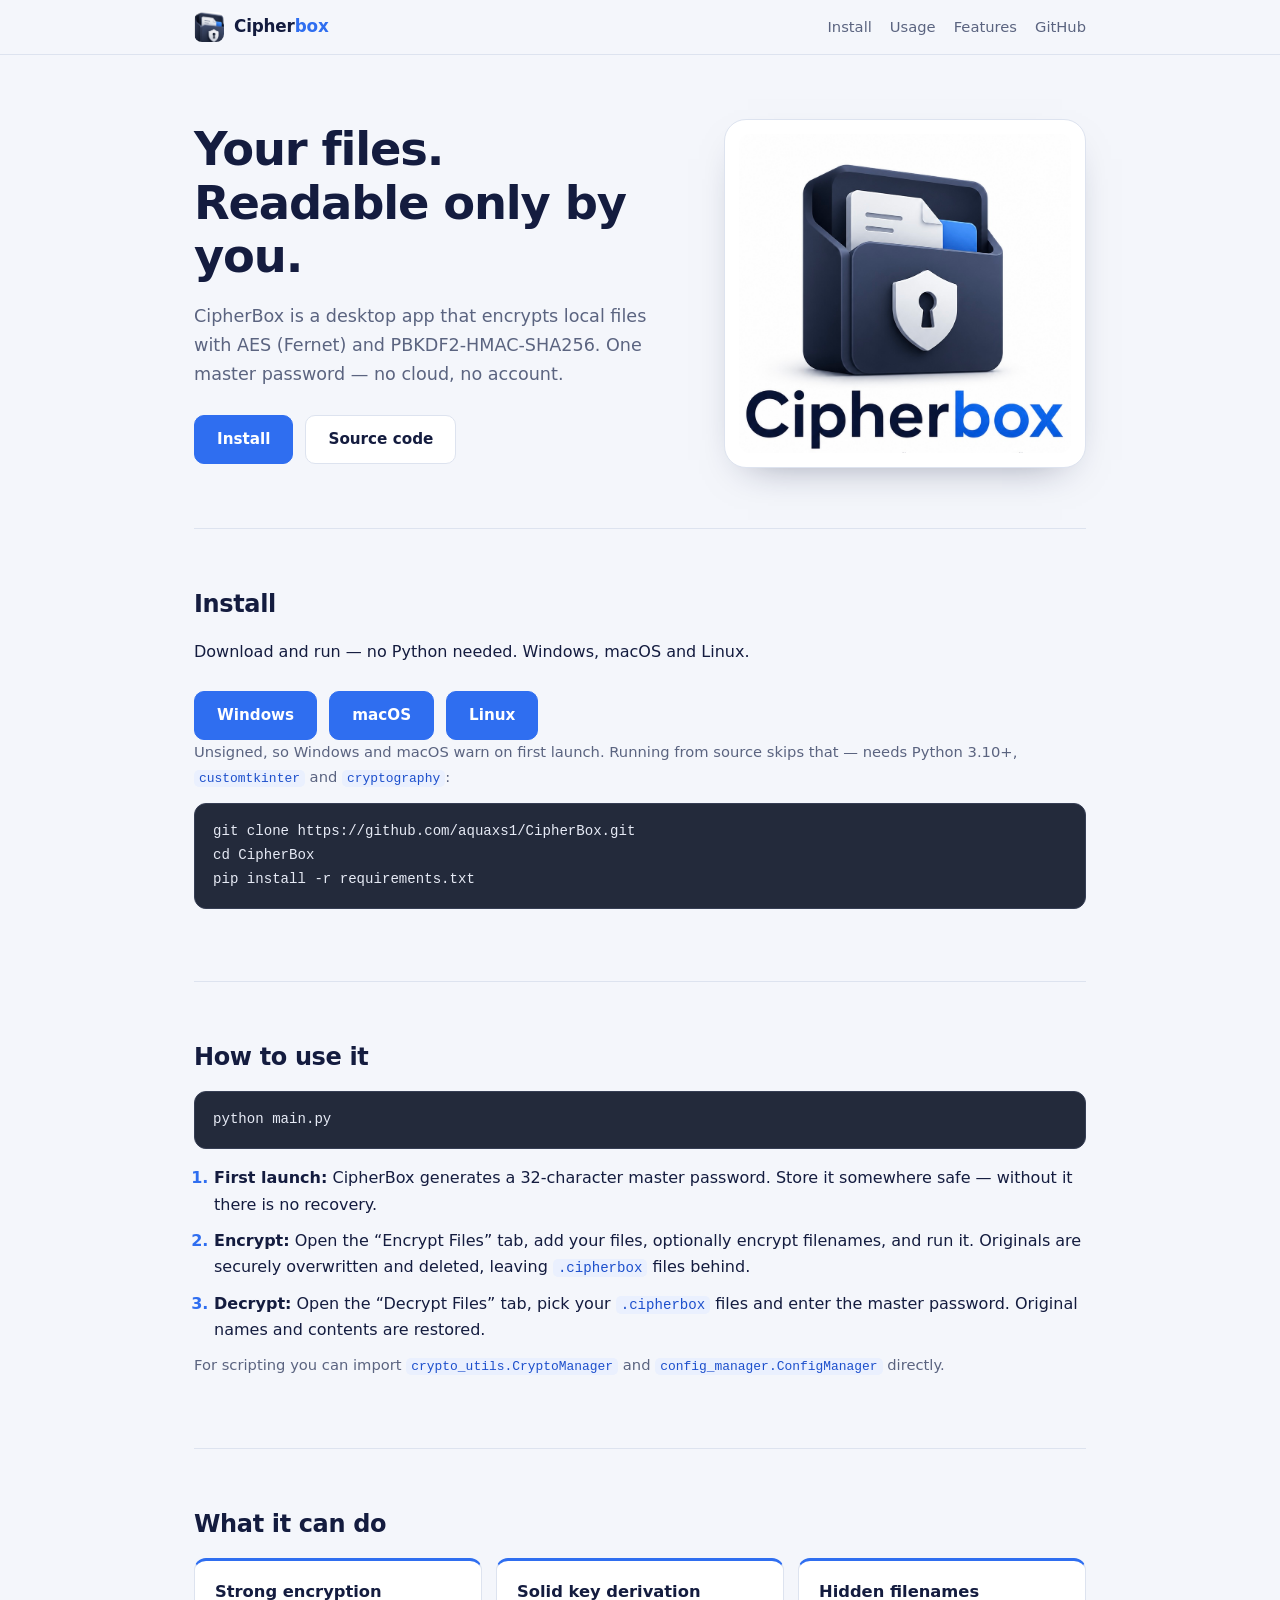
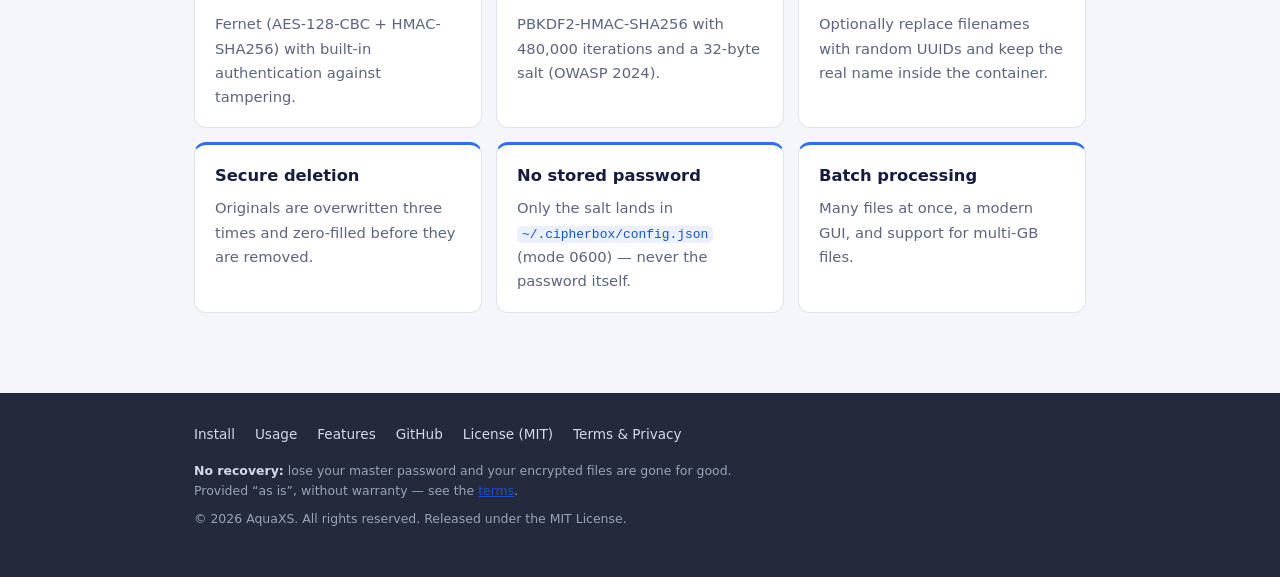
==== site/index.html @ 324963c2 "Point link previews and the sitemap at the real domain Two of the Vercel projects were renamed and t" ====
<!DOCTYPE html>
<html lang="en">
<head>
<meta charset="UTF-8">
<meta name="viewport" content="width=device-width, initial-scale=1">
<meta name="theme-color" content="#f4f6fb">
<title>CipherBox — Secure File Encryption</title>
<meta property="og:type" content="website">
<meta property="og:title" content="CipherBox — Secure File Encryption">
<meta property="og:description" content="CipherBox encrypts your local files with Fernet (AES) and PBKDF2 — one master password, no cloud, no account.">
<meta name="description" content="CipherBox encrypts your local files with Fernet (AES) and PBKDF2 — one master password, no cloud, no account.">
<link rel="icon" href="Cipherbox-logo.jpg">
<link rel="apple-touch-icon" href="Cipherbox-logo.jpg">
<link rel="stylesheet" href="style.css">
<meta property="og:image" content="https://cipher-box-file-encrypter.vercel.app/assets/og-image.png">
<meta property="og:url" content="https://cipher-box-file-encrypter.vercel.app/">
<meta property="og:image:width" content="1200">
<meta property="og:image:height" content="630">
</head>
<body>

<header>
  <nav class="nav">
    <a class="brand" href="#top">
      <span class="brand-mark"><img src="Cipherbox-logo.jpg" alt="CipherBox logo"></span>
      <span>Cipher<span class="brand-accent">box</span></span>
    </a>
    <div class="nav-links">
      <a href="#install">Install</a>
      <a href="#usage">Usage</a>
      <a href="#features">Features</a>
      <a href="https://github.com/aquaxs1/CipherBox">GitHub</a>
    </div>
  </nav>
</header>

<main id="top">

  <section class="hero">
    <div class="hero-copy">
      <h1>Your files.<br>Readable only by you.</h1>
      <p class="lead">CipherBox is a desktop app that encrypts local files with AES (Fernet) and PBKDF2-HMAC-SHA256. One master password — no cloud, no account.</p>
      <div class="hero-actions">
        <a class="btn" href="#install">Install</a>
        <a class="btn btn-ghost" href="https://github.com/aquaxs1/CipherBox">Source code</a>
      </div>
    </div>
    <div class="hero-art">
      <img src="Cipherbox-logo.jpg" alt="CipherBox — a locked box holding documents">
    </div>
  </section>

  <section id="install">
    <h2>Install</h2>
    <p>Download and run — no Python needed. Windows, macOS and Linux.</p>
    <div class="hero-actions">
      <a class="btn" href="https://github.com/aquaxs1/CipherBox/releases/latest/download/cipherbox-windows-x64.zip">Windows</a>
      <a class="btn" href="https://github.com/aquaxs1/CipherBox/releases/latest/download/cipherbox-macos-arm64.zip">macOS</a>
      <a class="btn" href="https://github.com/aquaxs1/CipherBox/releases/latest/download/cipherbox-linux-x64.tar.gz">Linux</a>
    </div>
    <p class="muted">Unsigned, so Windows and macOS warn on first launch. Running from
      source skips that — needs Python 3.10+, <code>customtkinter</code> and <code>cryptography</code>:</p>
<pre><code>git clone https://github.com/aquaxs1/CipherBox.git
cd CipherBox
pip install -r requirements.txt</code></pre>
  </section>

  <section id="usage">
    <h2>How to use it</h2>
<pre><code>python main.py</code></pre>
    <ol class="steps">
      <li><strong>First launch:</strong> CipherBox generates a 32-character master password. Store it somewhere safe — without it there is no recovery.</li>
      <li><strong>Encrypt:</strong> Open the “Encrypt Files” tab, add your files, optionally encrypt filenames, and run it. Originals are securely overwritten and deleted, leaving <code>.cipherbox</code> files behind.</li>
      <li><strong>Decrypt:</strong> Open the “Decrypt Files” tab, pick your <code>.cipherbox</code> files and enter the master password. Original names and contents are restored.</li>
    </ol>
    <p class="muted">For scripting you can import <code>crypto_utils.CryptoManager</code> and <code>config_manager.ConfigManager</code> directly.</p>
  </section>

  <section id="features">
    <h2>What it can do</h2>
    <div class="cards">
      <div class="card">
        <h3>Strong encryption</h3>
        <p>Fernet (AES-128-CBC + HMAC-SHA256) with built-in authentication against tampering.</p>
      </div>
      <div class="card">
        <h3>Solid key derivation</h3>
        <p>PBKDF2-HMAC-SHA256 with 480,000 iterations and a 32-byte salt (OWASP 2024).</p>
      </div>
      <div class="card">
        <h3>Hidden filenames</h3>
        <p>Optionally replace filenames with random UUIDs and keep the real name inside the container.</p>
      </div>
      <div class="card">
        <h3>Secure deletion</h3>
        <p>Originals are overwritten three times and zero-filled before they are removed.</p>
      </div>
      <div class="card">
        <h3>No stored password</h3>
        <p>Only the salt lands in <code>~/.cipherbox/config.json</code> (mode 0600) — never the password itself.</p>
      </div>
      <div class="card">
        <h3>Batch processing</h3>
        <p>Many files at once, a modern GUI, and support for multi-GB files.</p>
      </div>
    </div>
  </section>

</main>

<footer>
  <div class="footer-inner">
    <div class="footer-links">
      <a href="#install">Install</a>
      <a href="#usage">Usage</a>
      <a href="#features">Features</a>
      <a href="https://github.com/aquaxs1/CipherBox">GitHub</a>
      <a href="https://github.com/aquaxs1/CipherBox/blob/main/LISENCE">License (MIT)</a>
      <a href="terms.html">Terms &amp; Privacy</a>
    </div>
    <p class="fineprint">
      <strong>No recovery:</strong> lose your master password and your encrypted files
      are gone for good. Provided “as is”, without warranty — see the
      <a href="terms.html">terms</a>.
    </p>
    <p class="fineprint">© 2026 AquaXS. All rights reserved. Released under the MIT License.</p>
  </div>
</footer>

</body>
</html>
---- site/style.css ----
:root {
  --bg: #f4f6fb;
  --surface: #ffffff;
  --slate: #363e54;        /* the box in the logo */
  --slate-deep: #232a3b;
  --ink: #141c3f;          /* "Cipher" navy */
  --ink-soft: #5b6480;
  --line: #dde3ef;
  --accent: #2f6ef0;       /* "box" blue */
  --accent-dark: #1c4fcc;
  --accent-soft: #eaf0fe;
}

* { box-sizing: border-box; }

body {
  margin: 0;
  background: var(--bg);
  color: var(--ink);
  font-family: ui-sans-serif, system-ui, -apple-system, "Segoe UI", Helvetica, Arial, sans-serif;
  line-height: 1.65;
  -webkit-font-smoothing: antialiased;
}

a { color: var(--accent-dark); }

code, pre {
  font-family: ui-monospace, SFMono-Regular, "SF Mono", Menlo, Consolas, monospace;
}

/* Header */
header {
  border-bottom: 1px solid var(--line);
  background: rgba(244, 246, 251, .88);
  backdrop-filter: blur(8px);
  position: sticky;
  top: 0;
  z-index: 10;
}

.nav {
  max-width: 940px;
  margin: 0 auto;
  padding: 12px 24px;
  display: flex;
  align-items: center;
  justify-content: space-between;
  gap: 16px;
  flex-wrap: wrap;
}

.brand {
  display: flex;
  align-items: center;
  gap: 10px;
  font-weight: 700;
  font-size: 1.05rem;
  letter-spacing: -.01em;
  text-decoration: none;
  color: var(--ink);
}

/* crops the logo down to just the box, dropping the wordmark */
.brand-mark {
  position: relative;
  flex: none;
  width: 30px;
  height: 30px;
  border-radius: 8px;
  overflow: hidden;
  background: #fff;
}

.brand-mark img {
  position: absolute;
  width: 172%;
  left: -31%;
  top: -13%;
}

.brand-accent { color: var(--accent); }

.nav-links {
  display: flex;
  gap: 18px;
  font-size: .92rem;
}

.nav-links a {
  text-decoration: none;
  color: var(--ink-soft);
}

.nav-links a:hover { color: var(--accent); }

/* Layout */
main {
  max-width: 940px;
  margin: 0 auto;
  padding: 0 24px;
}

section { padding: 56px 0; }
section + section { border-top: 1px solid var(--line); }

h1 {
  font-size: clamp(2rem, 5vw, 2.9rem);
  line-height: 1.15;
  letter-spacing: -.025em;
  margin: 0 0 18px;
}

h2 {
  font-size: 1.5rem;
  letter-spacing: -.015em;
  margin: 0 0 14px;
}

h3 {
  font-size: 1.02rem;
  margin: 0 0 6px;
}

p { margin: 0 0 14px; }

.lead {
  font-size: 1.1rem;
  color: var(--ink-soft);
  max-width: 46ch;
}

.muted {
  color: var(--ink-soft);
  font-size: .92rem;
}

/* Hero */
.hero {
  padding: 64px 0 60px;
  display: grid;
  grid-template-columns: 1.15fr .85fr;
  gap: 40px;
  align-items: center;
}

.hero-art {
  background: #fff;
  border: 1px solid var(--line);
  border-radius: 22px;
  padding: 14px;
  box-shadow: 0 16px 40px -24px rgba(20, 28, 63, .5);
}

.hero-art img {
  display: block;
  width: 100%;
  height: auto;
  border-radius: 12px;
}

.hero-actions {
  display: flex;
  gap: 12px;
  flex-wrap: wrap;
  margin-top: 26px;
}

.btn {
  display: inline-block;
  padding: 11px 22px;
  border-radius: 10px;
  background: var(--accent);
  color: #fff;
  text-decoration: none;
  font-size: .95rem;
  font-weight: 600;
  border: 1px solid var(--accent);
  transition: background .15s ease, border-color .15s ease;
}

.btn:hover {
  background: var(--accent-dark);
  border-color: var(--accent-dark);
}

.btn-ghost {
  background: var(--surface);
  color: var(--ink);
  border-color: var(--line);
}

.btn-ghost:hover {
  background: var(--accent-soft);
  border-color: var(--accent-soft);
  color: var(--accent-dark);
}

/* Code */
pre {
  background: var(--slate-deep);
  border: 1px solid var(--slate);
  border-radius: 12px;
  padding: 16px 18px;
  overflow-x: auto;
  font-size: .88rem;
  line-height: 1.7;
  margin: 0 0 16px;
}

pre code { color: #e6eaf5; }

:not(pre) > code {
  background: var(--accent-soft);
  color: var(--accent-dark);
  border-radius: 5px;
  padding: 1px 5px;
  font-size: .88em;
}

/* Steps */
.steps {
  margin: 0;
  padding-left: 20px;
}

.steps li { margin-bottom: 10px; }
.steps li::marker { color: var(--accent); font-weight: 700; }

/* Cards */
.cards {
  display: grid;
  grid-template-columns: repeat(auto-fit, minmax(240px, 1fr));
  gap: 14px;
}

.card {
  background: var(--surface);
  border: 1px solid var(--line);
  border-top: 3px solid var(--accent);
  border-radius: 12px;
  padding: 18px 20px;
}

.card p {
  margin: 0;
  color: var(--ink-soft);
  font-size: .92rem;
}

/* Footer */
footer {
  background: var(--slate-deep);
  color: #b9c1d6;
  margin-top: 24px;
}

.footer-inner {
  max-width: 940px;
  margin: 0 auto;
  padding: 30px 24px 40px;
}

.footer-links {
  display: flex;
  flex-wrap: wrap;
  gap: 6px 20px;
  margin-bottom: 16px;
  font-size: .85rem;
}

.footer-links a {
  color: #d3d9e8;
  text-decoration: none;
}

.footer-links a:hover { color: #7aa4ff; }

.fineprint {
  font-size: .78rem;
  color: #9aa3bb;
  max-width: 70ch;
  line-height: 1.6;
  margin: 0 0 8px;
}

.fineprint strong { color: #d3d9e8; }

@media (max-width: 720px) {
  .hero {
    grid-template-columns: 1fr;
    padding-top: 44px;
  }
  .hero-art { order: -1; max-width: 320px; }
}

/* ------------------------------------------------------------- Legal page */
.legal { max-width: 68ch; }
.legal .crumb { font-size: 0.9rem; color: var(--ink-soft); margin: 0 0 18px; }
.legal h2 {
  font-size: 1.15rem;
  margin: 34px 0 10px;
  scroll-margin-top: 24px;
}
.legal h2:first-of-type { margin-top: 26px; }
.legal p { margin: 0 0 14px; }


/* ----------------------------------------------------------------- 404 page */
.nf-wrap {
  min-height: 100vh;
  display: grid;
  place-items: center;
  text-align: center;
  padding: 3rem 1.5rem;
  position: relative;
  z-index: 1;
}
.nf-inner { max-width: 46ch; }
.nf-inner img { width: 76px; height: auto; margin: 0 auto 26px; }
.nf-code {
  font-size: clamp(4.5rem, 17vw, 8.5rem);
  font-weight: 800;
  line-height: 1;
  letter-spacing: -0.04em;
  margin: 0;
  opacity: 0.13;
}
.nf-inner h1 { font-size: clamp(1.5rem, 4.5vw, 2.1rem); margin: -0.3em 0 0.6rem; }
.nf-inner p { margin: 0 0 1.9rem; opacity: 0.75; }
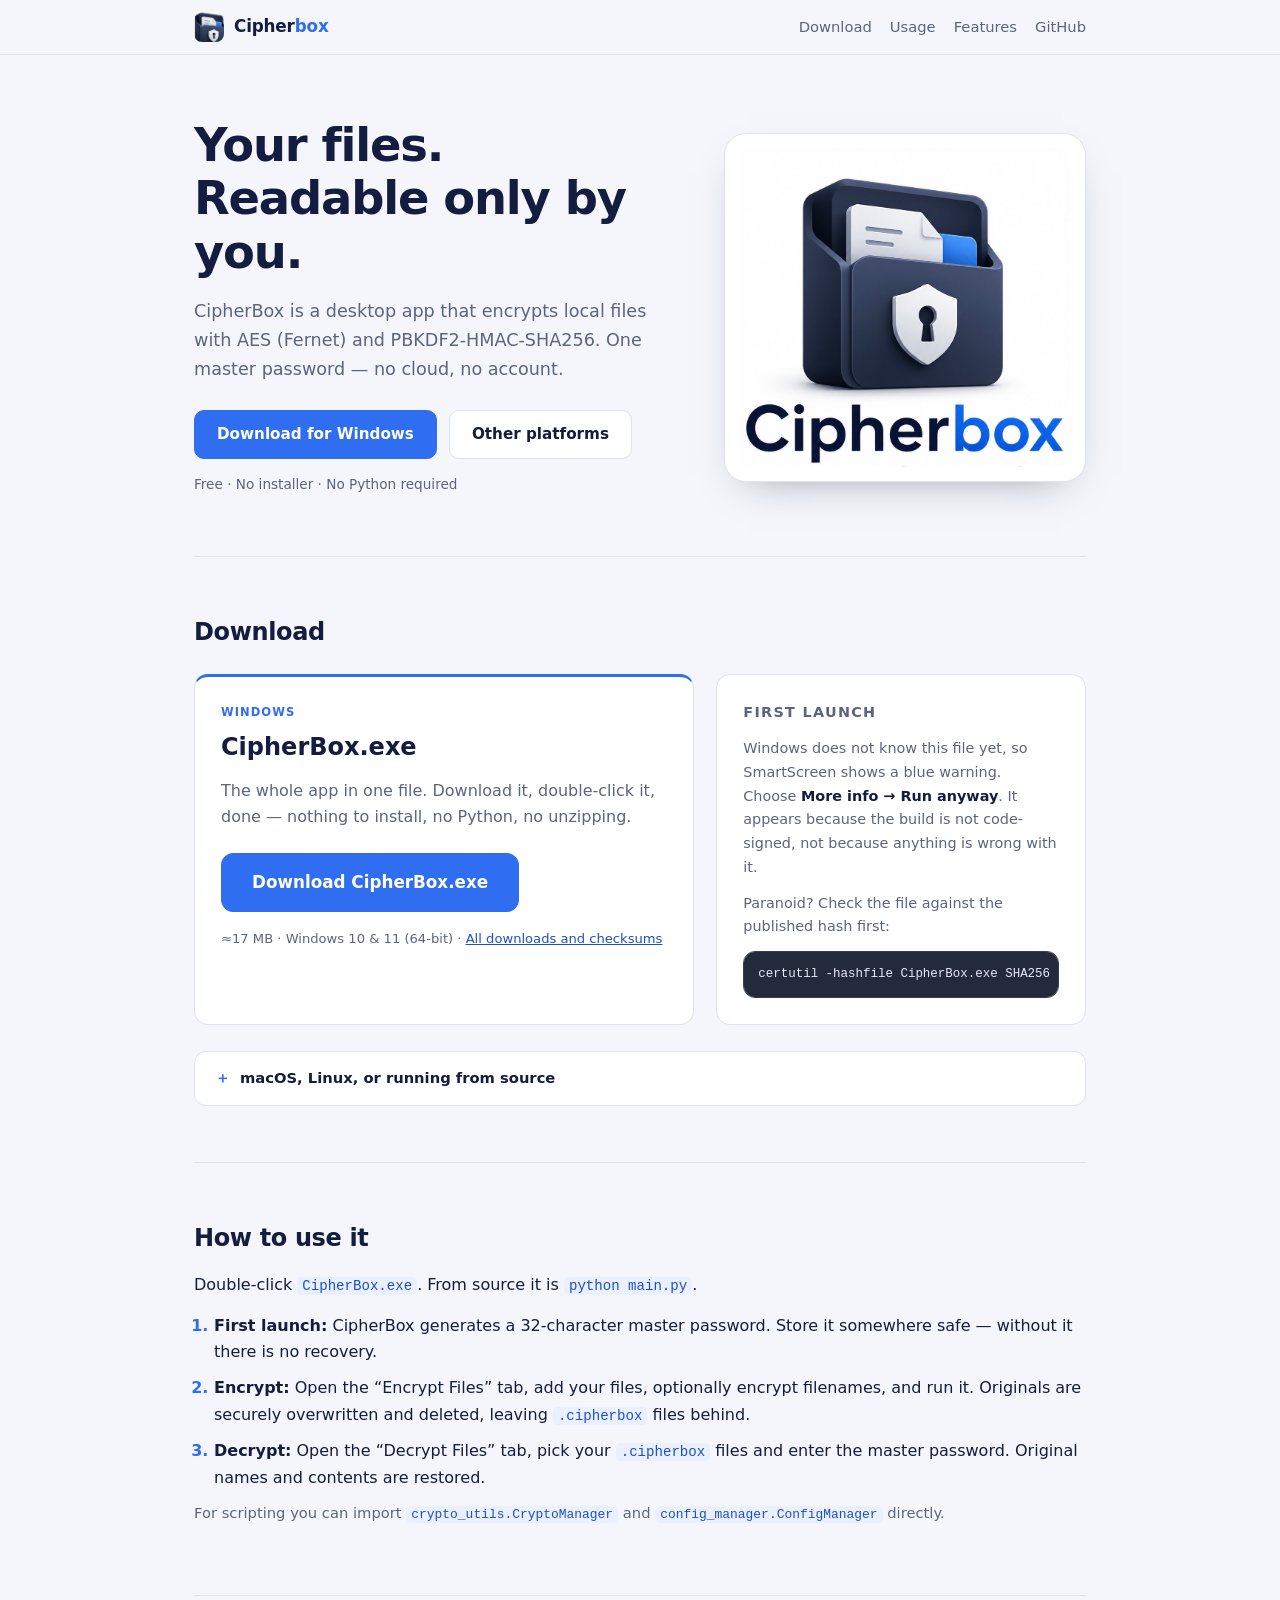
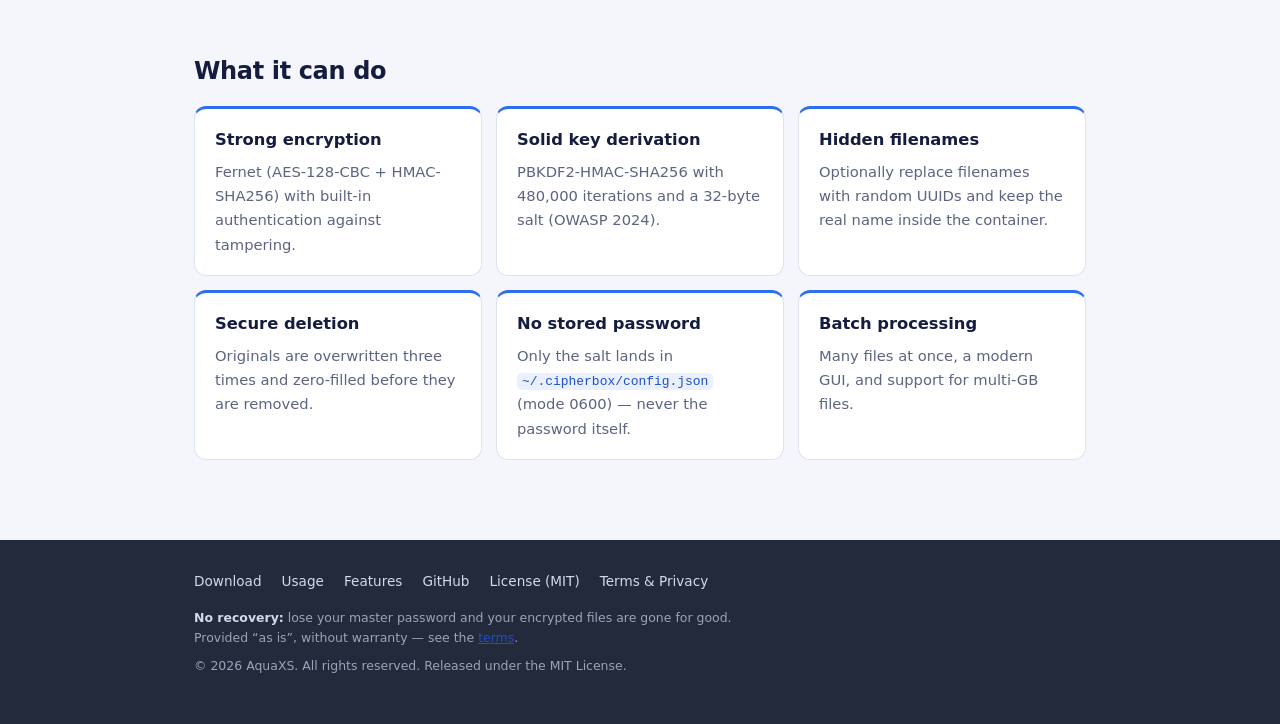
==== commit 91b3e7eb: "Lead with the ready-made .exe and clear stale install residue The website's three download buttons p" ====
--- a/site/index.html
+++ b/site/index.html
@@ -26,7 +26,7 @@
       <span>Cipher<span class="brand-accent">box</span></span>
     </a>
     <div class="nav-links">
-      <a href="#install">Install</a>
+      <a href="#install">Download</a>
       <a href="#usage">Usage</a>
       <a href="#features">Features</a>
       <a href="https://github.com/aquaxs1/CipherBox">GitHub</a>
@@ -41,9 +41,10 @@
       <h1>Your files.<br>Readable only by you.</h1>
       <p class="lead">CipherBox is a desktop app that encrypts local files with AES (Fernet) and PBKDF2-HMAC-SHA256. One master password — no cloud, no account.</p>
       <div class="hero-actions">
-        <a class="btn" href="#install">Install</a>
-        <a class="btn btn-ghost" href="https://github.com/aquaxs1/CipherBox">Source code</a>
+        <a class="btn" href="https://github.com/aquaxs1/CipherBox/releases/latest/download/CipherBox.exe">Download for Windows</a>
+        <a class="btn btn-ghost" href="#install">Other platforms</a>
       </div>
+      <p class="hero-note">Free · No installer · No Python required</p>
     </div>
     <div class="hero-art">
       <img src="Cipherbox-logo.jpg" alt="CipherBox — a locked box holding documents">
@@ -51,23 +52,48 @@
   </section>
 
   <section id="install">
-    <h2>Install</h2>
-    <p>Download and run — no Python needed. Windows, macOS and Linux.</p>
-    <div class="hero-actions">
-      <a class="btn" href="https://github.com/aquaxs1/CipherBox/releases/latest/download/cipherbox-windows-x64.zip">Windows</a>
-      <a class="btn" href="https://github.com/aquaxs1/CipherBox/releases/latest/download/cipherbox-macos-arm64.zip">macOS</a>
-      <a class="btn" href="https://github.com/aquaxs1/CipherBox/releases/latest/download/cipherbox-linux-x64.tar.gz">Linux</a>
+    <h2>Download</h2>
+
+    <div class="download">
+      <div class="download-main">
+        <p class="download-kicker">Windows</p>
+        <h3>CipherBox.exe</h3>
+        <p class="download-sub">The whole app in one file. Download it, double-click it, done —
+          nothing to install, no Python, no unzipping.</p>
+        <a class="btn btn-lg" href="https://github.com/aquaxs1/CipherBox/releases/latest/download/CipherBox.exe">Download CipherBox.exe</a>
+        <p class="download-meta">≈17&nbsp;MB · Windows 10 &amp; 11 (64-bit) ·
+          <a href="https://github.com/aquaxs1/CipherBox/releases/latest">All downloads and checksums</a></p>
+      </div>
+      <div class="download-side">
+        <p class="download-kicker">First launch</p>
+        <p>Windows does not know this file yet, so SmartScreen shows a blue
+          warning. Choose <strong>More info → Run anyway</strong>. It appears because
+          the build is not code-signed, not because anything is wrong with it.</p>
+        <p class="download-verify">Paranoid? Check the file against the published hash first:</p>
+<pre><code>certutil -hashfile CipherBox.exe SHA256</code></pre>
+      </div>
     </div>
-    <p class="muted">Unsigned, so Windows and macOS warn on first launch. Running from
-      source skips that — needs Python 3.10+, <code>customtkinter</code> and <code>cryptography</code>:</p>
+
+    <details class="alt-install">
+      <summary>macOS, Linux, or running from source</summary>
+      <div class="alt-install-body">
+        <p>Prebuilt macOS and Linux binaries ship with tagged releases when they are
+          available — check the
+          <a href="https://github.com/aquaxs1/CipherBox/releases/latest">latest release</a>.
+          Otherwise run it from source on any platform. Needs Python 3.10+:</p>
 <pre><code>git clone https://github.com/aquaxs1/CipherBox.git
 cd CipherBox
-pip install -r requirements.txt</code></pre>
+pip install -r requirements.txt
+python main.py</code></pre>
+        <p class="muted">This pulls in <code>customtkinter</code> and <code>cryptography</code>,
+          and skips the unsigned-binary warning entirely.</p>
+      </div>
+    </details>
   </section>
 
   <section id="usage">
     <h2>How to use it</h2>
-<pre><code>python main.py</code></pre>
+    <p>Double-click <code>CipherBox.exe</code>. From source it is <code>python main.py</code>.</p>
     <ol class="steps">
       <li><strong>First launch:</strong> CipherBox generates a 32-character master password. Store it somewhere safe — without it there is no recovery.</li>
       <li><strong>Encrypt:</strong> Open the “Encrypt Files” tab, add your files, optionally encrypt filenames, and run it. Originals are securely overwritten and deleted, leaving <code>.cipherbox</code> files behind.</li>
@@ -111,7 +137,7 @@
 <footer>
   <div class="footer-inner">
     <div class="footer-links">
-      <a href="#install">Install</a>
+      <a href="#install">Download</a>
       <a href="#usage">Usage</a>
       <a href="#features">Features</a>
       <a href="https://github.com/aquaxs1/CipherBox">GitHub</a>
--- a/site/style.css
+++ b/site/style.css
@@ -285,12 +285,134 @@
 
 .fineprint strong { color: #d3d9e8; }
 
+/* ------------------------------------------------------------- Download */
+.hero-note {
+  margin: 14px 0 0;
+  font-size: .85rem;
+  color: var(--ink-soft);
+}
+
+.btn-lg {
+  padding: 15px 30px;
+  font-size: 1.05rem;
+  border-radius: 12px;
+}
+
+.download {
+  display: grid;
+  grid-template-columns: 1.15fr .85fr;
+  gap: 22px;
+  align-items: stretch;
+  margin-top: 22px;
+}
+
+.download-main,
+.download-side {
+  background: var(--surface);
+  border: 1px solid var(--line);
+  border-radius: 14px;
+  padding: 26px;
+  /* Grid items default to min-width:auto, which lets the code block inside
+     push the whole page wider than the viewport on narrow screens. */
+  min-width: 0;
+}
+
+.download-main {
+  border-top: 3px solid var(--accent);
+}
+
+.download-kicker {
+  margin: 0 0 6px;
+  font-size: .72rem;
+  font-weight: 700;
+  letter-spacing: .09em;
+  text-transform: uppercase;
+  color: var(--accent);
+}
+
+.download-main h3 {
+  margin: 0 0 10px;
+  font-size: 1.5rem;
+  color: var(--ink);
+}
+
+.download-sub {
+  margin: 0 0 22px;
+  color: var(--ink-soft);
+  max-width: 44ch;
+}
+
+.download-meta {
+  margin: 16px 0 0;
+  font-size: .82rem;
+  color: var(--ink-soft);
+}
+
+.download-side p {
+  margin: 0 0 12px;
+  font-size: .9rem;
+  color: var(--ink-soft);
+}
+
+.download-side strong { color: var(--ink); }
+
+.download-verify { margin-top: 18px; }
+
+.download-side pre {
+  margin: 0;
+  font-size: .78rem;
+  padding: 12px 14px;
+}
+
+.alt-install {
+  margin-top: 26px;
+  border: 1px solid var(--line);
+  border-radius: 12px;
+  background: var(--surface);
+}
+
+.alt-install summary {
+  cursor: pointer;
+  padding: 14px 20px;
+  font-size: .92rem;
+  font-weight: 600;
+  color: var(--ink);
+  list-style: none;
+}
+
+.alt-install summary::-webkit-details-marker { display: none; }
+
+.alt-install summary::before {
+  content: "＋";
+  margin-right: 10px;
+  color: var(--accent);
+  font-weight: 700;
+}
+
+.alt-install[open] summary::before { content: "－"; }
+
+.alt-install summary:hover { color: var(--accent-dark); }
+
+.alt-install-body {
+  padding: 0 20px 18px;
+  border-top: 1px solid var(--line);
+  font-size: .92rem;
+}
+
+.alt-install-body p:first-child { margin-top: 16px; }
+
 @media (max-width: 720px) {
   .hero {
     grid-template-columns: 1fr;
     padding-top: 44px;
   }
   .hero-art { order: -1; max-width: 320px; }
+  .download { grid-template-columns: 1fr; }
+  .btn-lg {
+    display: block;
+    text-align: center;
+    padding: 15px 20px;
+  }
 }
 
 /* ------------------------------------------------------------- Legal page */
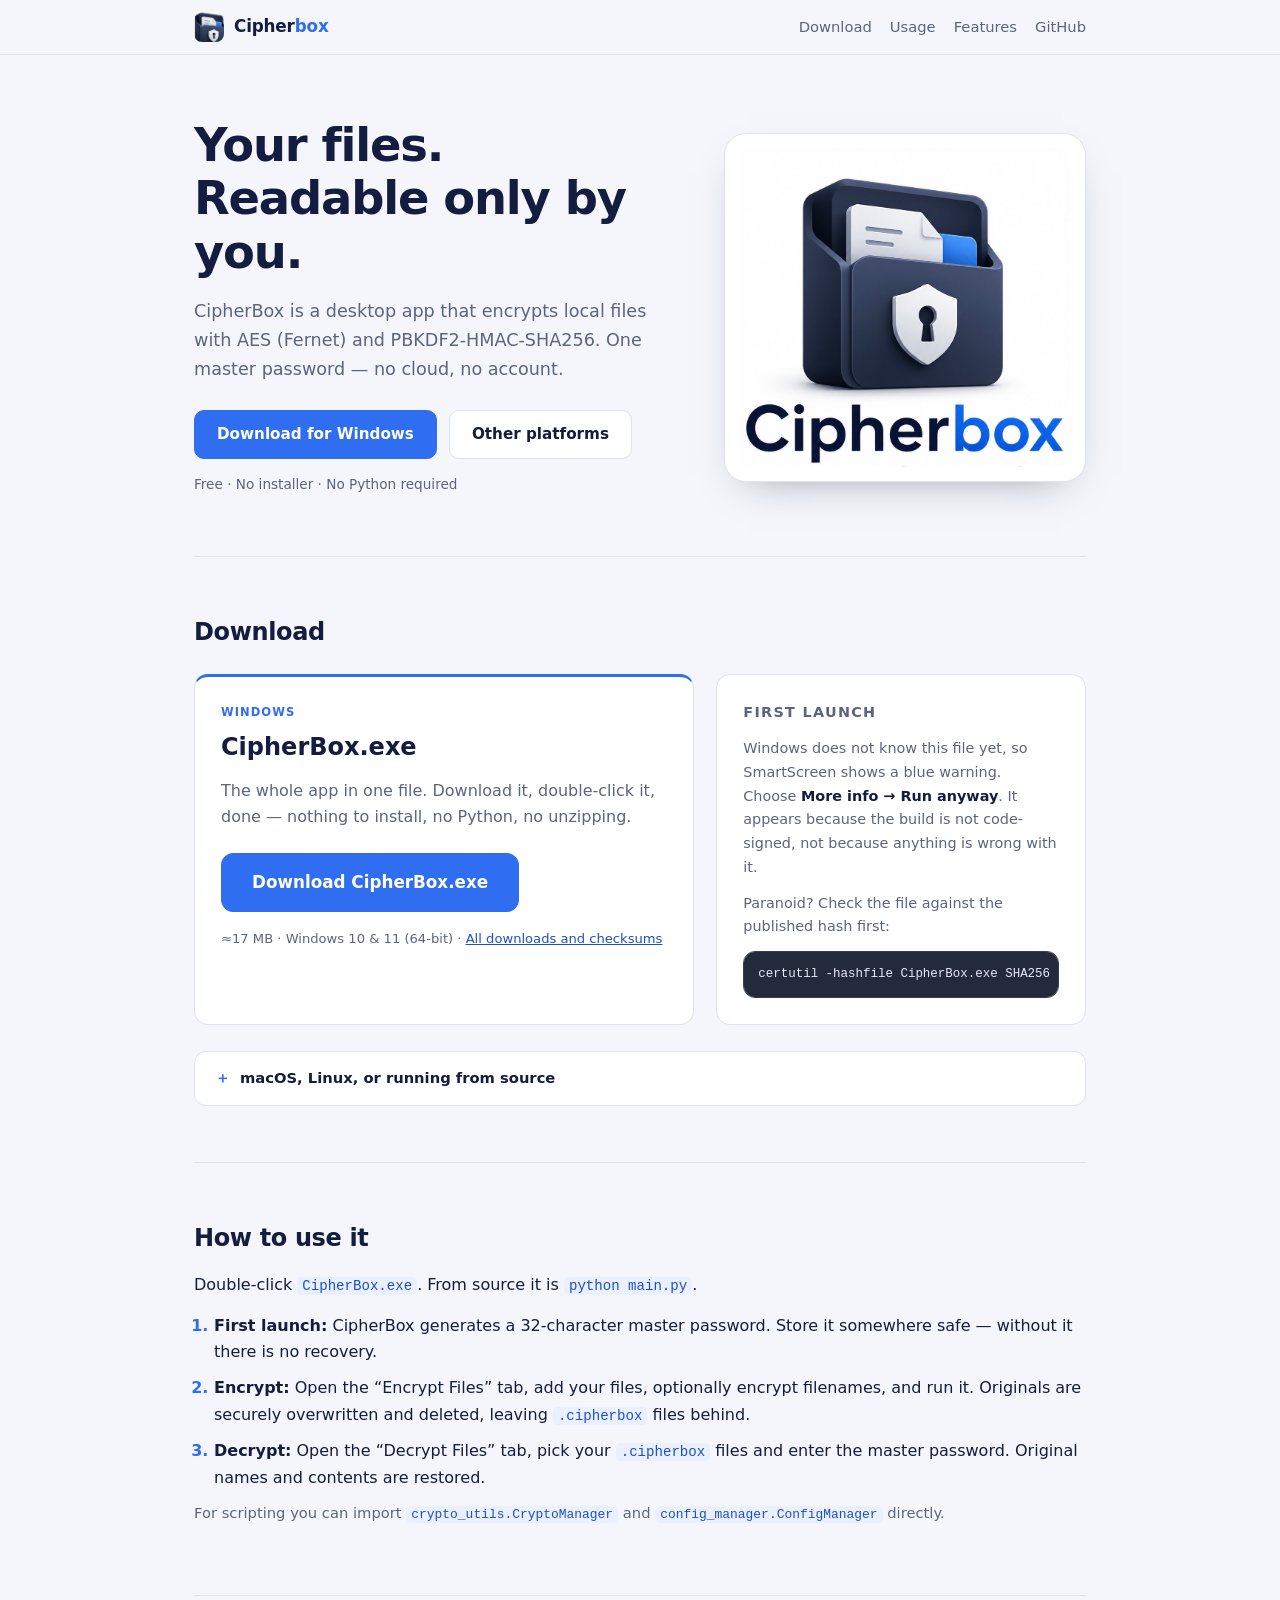
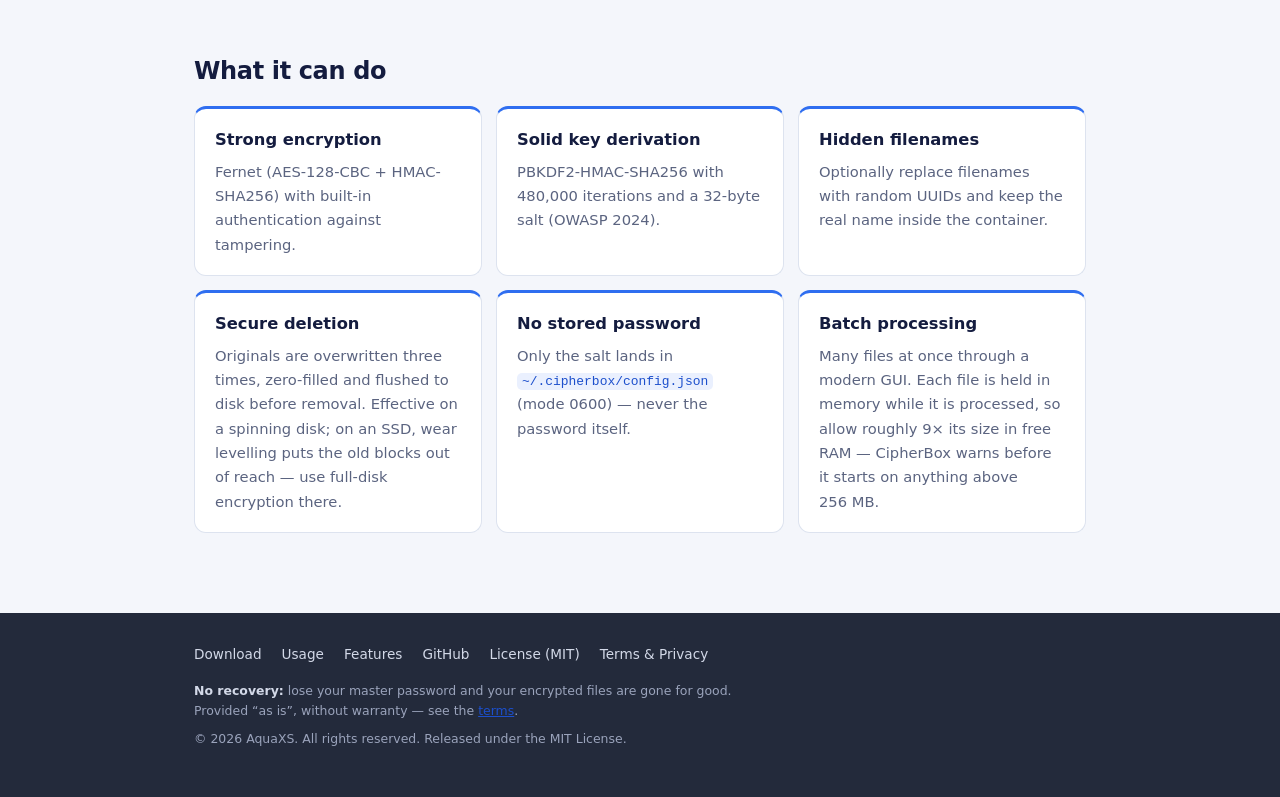
==== commit f226aaa8: "Verify the master password, bound the file size, and fix stale docs Five follow-ups from reviewing t" ====
--- a/site/index.html
+++ b/site/index.html
@@ -119,7 +119,9 @@
       </div>
       <div class="card">
         <h3>Secure deletion</h3>
-        <p>Originals are overwritten three times and zero-filled before they are removed.</p>
+        <p>Originals are overwritten three times, zero-filled and flushed to disk before removal.
+          Effective on a spinning disk; on an SSD, wear levelling puts the old blocks out of reach —
+          use full-disk encryption there.</p>
       </div>
       <div class="card">
         <h3>No stored password</h3>
@@ -127,7 +129,9 @@
       </div>
       <div class="card">
         <h3>Batch processing</h3>
-        <p>Many files at once, a modern GUI, and support for multi-GB files.</p>
+        <p>Many files at once through a modern GUI. Each file is held in memory
+          while it is processed, so allow roughly 9× its size in free RAM —
+          CipherBox warns before it starts on anything above 256&nbsp;MB.</p>
       </div>
     </div>
   </section>
@@ -141,7 +145,7 @@
       <a href="#usage">Usage</a>
       <a href="#features">Features</a>
       <a href="https://github.com/aquaxs1/CipherBox">GitHub</a>
-      <a href="https://github.com/aquaxs1/CipherBox/blob/main/LISENCE">License (MIT)</a>
+      <a href="https://github.com/aquaxs1/CipherBox/blob/main/LICENSE">License (MIT)</a>
       <a href="terms.html">Terms &amp; Privacy</a>
     </div>
     <p class="fineprint">
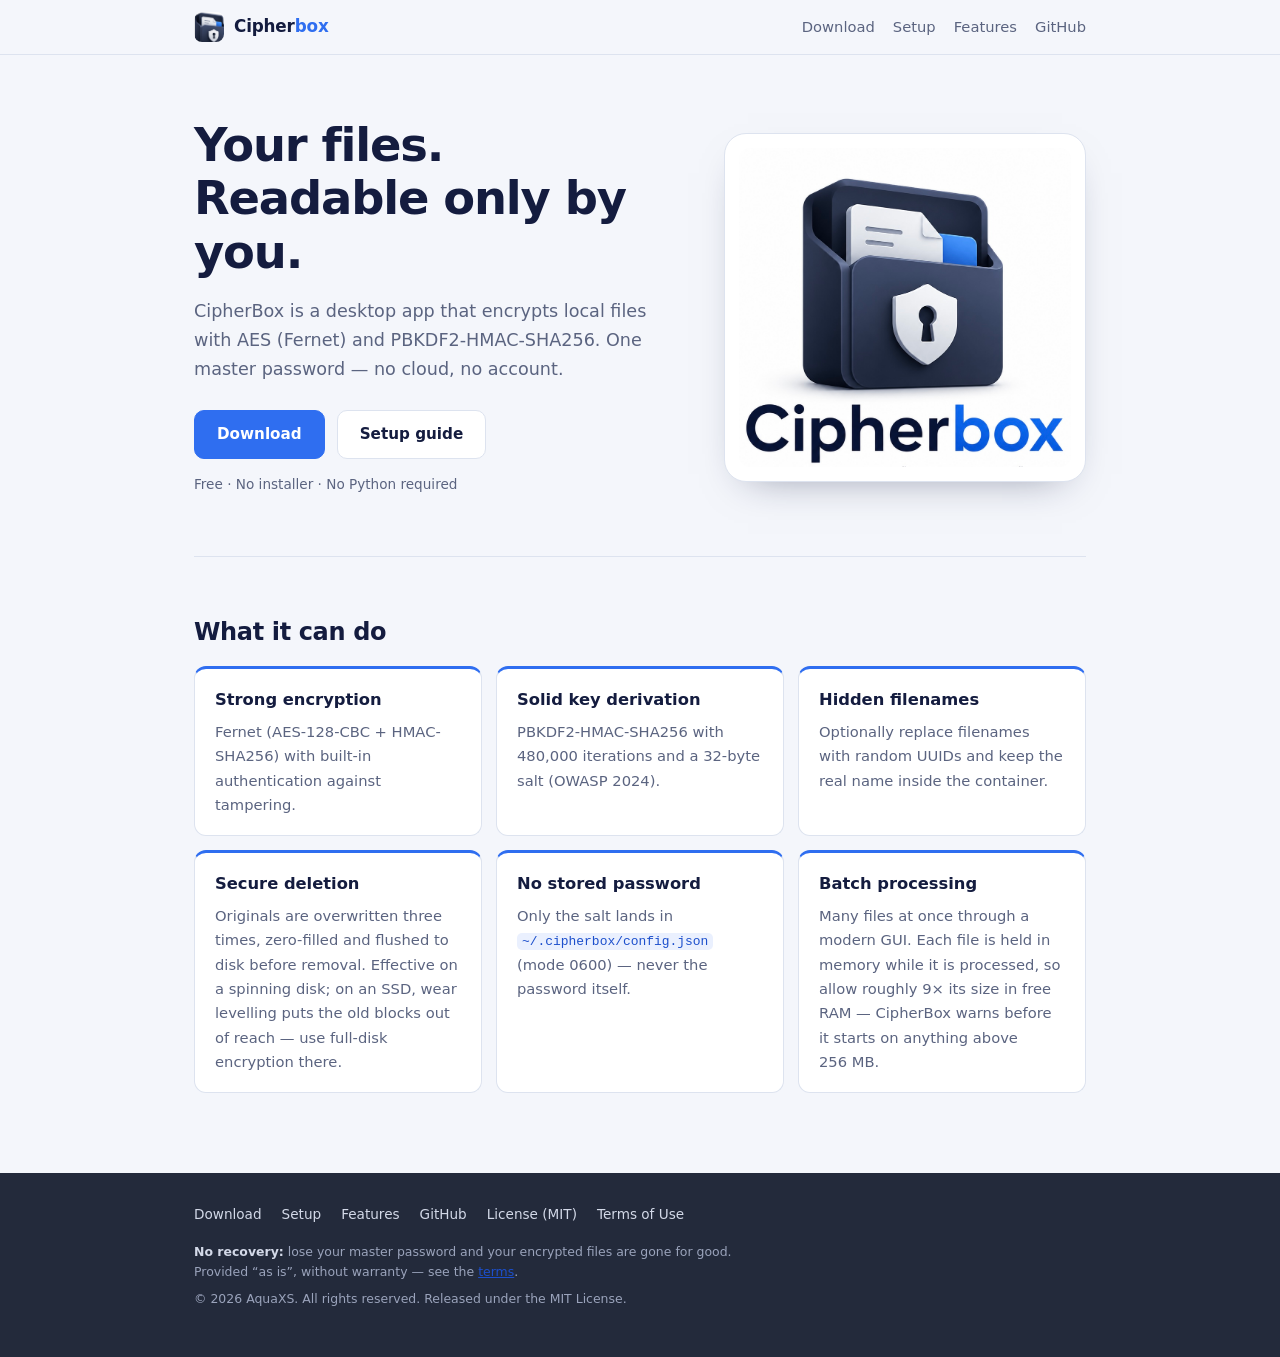
==== commit a8ed8ce3: "Ship the Windows build as a zip, and split out download and setup pages The release published a bare" ====
--- a/site/index.html
+++ b/site/index.html
@@ -3,6 +3,7 @@
 <head>
 <meta charset="UTF-8">
 <meta name="viewport" content="width=device-width, initial-scale=1">
+<meta name="color-scheme" content="light">
 <meta name="theme-color" content="#f4f6fb">
 <title>CipherBox — Secure File Encryption</title>
 <meta property="og:type" content="website">
@@ -14,6 +15,7 @@
 <link rel="stylesheet" href="style.css">
 <meta property="og:image" content="https://cipher-box-file-encrypter.vercel.app/assets/og-image.png">
 <meta property="og:url" content="https://cipher-box-file-encrypter.vercel.app/">
+<link rel="canonical" href="https://cipher-box-file-encrypter.vercel.app/">
 <meta property="og:image:width" content="1200">
 <meta property="og:image:height" content="630">
 </head>
@@ -21,14 +23,14 @@
 
 <header>
   <nav class="nav">
-    <a class="brand" href="#top">
+    <a class="brand" href="index.html">
       <span class="brand-mark"><img src="Cipherbox-logo.jpg" alt="CipherBox logo"></span>
       <span>Cipher<span class="brand-accent">box</span></span>
     </a>
     <div class="nav-links">
-      <a href="#install">Download</a>
-      <a href="#usage">Usage</a>
-      <a href="#features">Features</a>
+      <a href="download.html">Download</a>
+      <a href="setup.html">Setup</a>
+      <a href="index.html#features">Features</a>
       <a href="https://github.com/aquaxs1/CipherBox">GitHub</a>
     </div>
   </nav>
@@ -41,65 +43,14 @@
       <h1>Your files.<br>Readable only by you.</h1>
       <p class="lead">CipherBox is a desktop app that encrypts local files with AES (Fernet) and PBKDF2-HMAC-SHA256. One master password — no cloud, no account.</p>
       <div class="hero-actions">
-        <a class="btn" href="https://github.com/aquaxs1/CipherBox/releases/latest/download/CipherBox.exe">Download for Windows</a>
-        <a class="btn btn-ghost" href="#install">Other platforms</a>
+        <a class="btn" href="download.html">Download</a>
+        <a class="btn btn-ghost" href="setup.html">Setup guide</a>
       </div>
       <p class="hero-note">Free · No installer · No Python required</p>
     </div>
     <div class="hero-art">
       <img src="Cipherbox-logo.jpg" alt="CipherBox — a locked box holding documents">
     </div>
-  </section>
-
-  <section id="install">
-    <h2>Download</h2>
-
-    <div class="download">
-      <div class="download-main">
-        <p class="download-kicker">Windows</p>
-        <h3>CipherBox.exe</h3>
-        <p class="download-sub">The whole app in one file. Download it, double-click it, done —
-          nothing to install, no Python, no unzipping.</p>
-        <a class="btn btn-lg" href="https://github.com/aquaxs1/CipherBox/releases/latest/download/CipherBox.exe">Download CipherBox.exe</a>
-        <p class="download-meta">≈17&nbsp;MB · Windows 10 &amp; 11 (64-bit) ·
-          <a href="https://github.com/aquaxs1/CipherBox/releases/latest">All downloads and checksums</a></p>
-      </div>
-      <div class="download-side">
-        <p class="download-kicker">First launch</p>
-        <p>Windows does not know this file yet, so SmartScreen shows a blue
-          warning. Choose <strong>More info → Run anyway</strong>. It appears because
-          the build is not code-signed, not because anything is wrong with it.</p>
-        <p class="download-verify">Paranoid? Check the file against the published hash first:</p>
-<pre><code>certutil -hashfile CipherBox.exe SHA256</code></pre>
-      </div>
-    </div>
-
-    <details class="alt-install">
-      <summary>macOS, Linux, or running from source</summary>
-      <div class="alt-install-body">
-        <p>Prebuilt macOS and Linux binaries ship with tagged releases when they are
-          available — check the
-          <a href="https://github.com/aquaxs1/CipherBox/releases/latest">latest release</a>.
-          Otherwise run it from source on any platform. Needs Python 3.10+:</p>
-<pre><code>git clone https://github.com/aquaxs1/CipherBox.git
-cd CipherBox
-pip install -r requirements.txt
-python main.py</code></pre>
-        <p class="muted">This pulls in <code>customtkinter</code> and <code>cryptography</code>,
-          and skips the unsigned-binary warning entirely.</p>
-      </div>
-    </details>
-  </section>
-
-  <section id="usage">
-    <h2>How to use it</h2>
-    <p>Double-click <code>CipherBox.exe</code>. From source it is <code>python main.py</code>.</p>
-    <ol class="steps">
-      <li><strong>First launch:</strong> CipherBox generates a 32-character master password. Store it somewhere safe — without it there is no recovery.</li>
-      <li><strong>Encrypt:</strong> Open the “Encrypt Files” tab, add your files, optionally encrypt filenames, and run it. Originals are securely overwritten and deleted, leaving <code>.cipherbox</code> files behind.</li>
-      <li><strong>Decrypt:</strong> Open the “Decrypt Files” tab, pick your <code>.cipherbox</code> files and enter the master password. Original names and contents are restored.</li>
-    </ol>
-    <p class="muted">For scripting you can import <code>crypto_utils.CryptoManager</code> and <code>config_manager.ConfigManager</code> directly.</p>
   </section>
 
   <section id="features">
@@ -141,12 +92,12 @@
 <footer>
   <div class="footer-inner">
     <div class="footer-links">
-      <a href="#install">Download</a>
-      <a href="#usage">Usage</a>
-      <a href="#features">Features</a>
+      <a href="download.html">Download</a>
+      <a href="setup.html">Setup</a>
+      <a href="index.html#features">Features</a>
       <a href="https://github.com/aquaxs1/CipherBox">GitHub</a>
       <a href="https://github.com/aquaxs1/CipherBox/blob/main/LICENSE">License (MIT)</a>
-      <a href="terms.html">Terms &amp; Privacy</a>
+      <a href="terms.html">Terms of Use</a>
     </div>
     <p class="fineprint">
       <strong>No recovery:</strong> lose your master password and your encrypted files
--- a/site/style.css
+++ b/site/style.css
@@ -1,4 +1,5 @@
 :root {
+  color-scheme: light;
   --bg: #f4f6fb;
   --surface: #ffffff;
   --slate: #363e54;        /* the box in the logo */
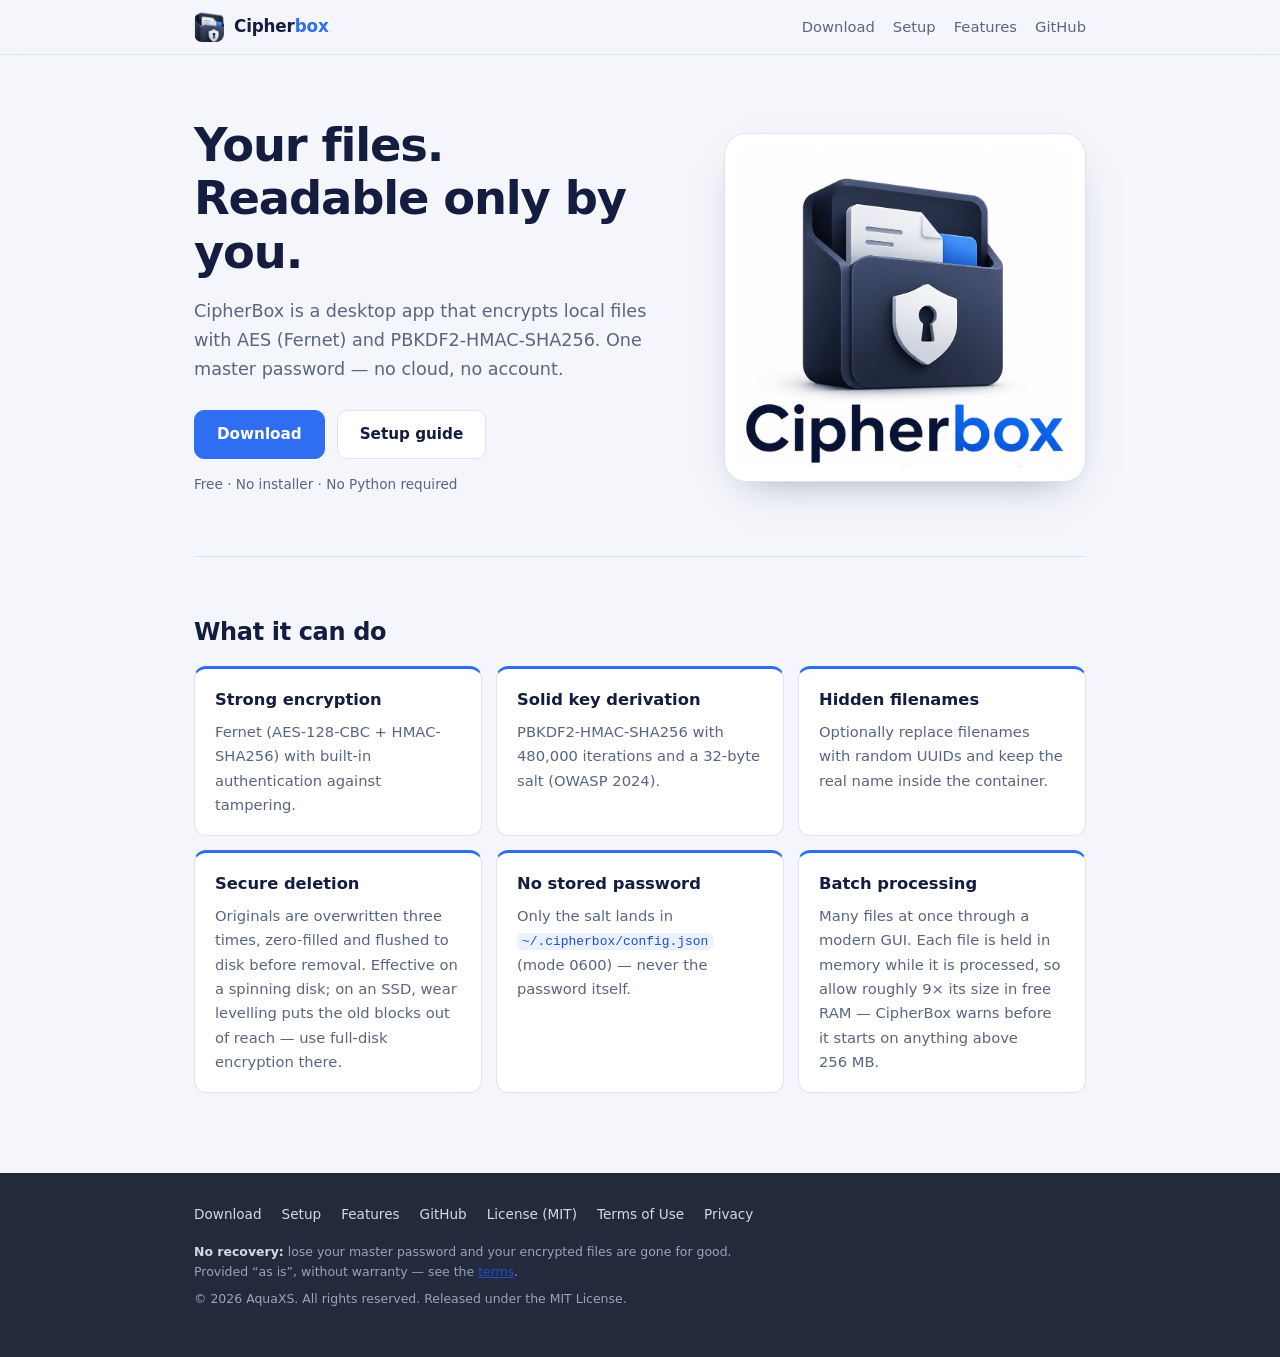
==== commit 2df75b49: "Make the site's privacy section accurate and name who runs it The terms said "Nothing about your vis" ====
--- a/site/index.html
+++ b/site/index.html
@@ -18,6 +18,7 @@
 <link rel="canonical" href="https://cipher-box-file-encrypter.vercel.app/">
 <meta property="og:image:width" content="1200">
 <meta property="og:image:height" content="630">
+<meta name="twitter:card" content="summary_large_image">
 </head>
 <body>
 
@@ -98,6 +99,7 @@
       <a href="https://github.com/aquaxs1/CipherBox">GitHub</a>
       <a href="https://github.com/aquaxs1/CipherBox/blob/main/LICENSE">License (MIT)</a>
       <a href="terms.html">Terms of Use</a>
+      <a href="terms.html#privacy">Privacy</a>
     </div>
     <p class="fineprint">
       <strong>No recovery:</strong> lose your master password and your encrypted files
--- a/site/style.css
+++ b/site/style.css
@@ -426,6 +426,7 @@
 }
 .legal h2:first-of-type { margin-top: 26px; }
 .legal p { margin: 0 0 14px; }
+.legal h3 { margin: 22px 0 6px; }
 
 
 /* ----------------------------------------------------------------- 404 page */
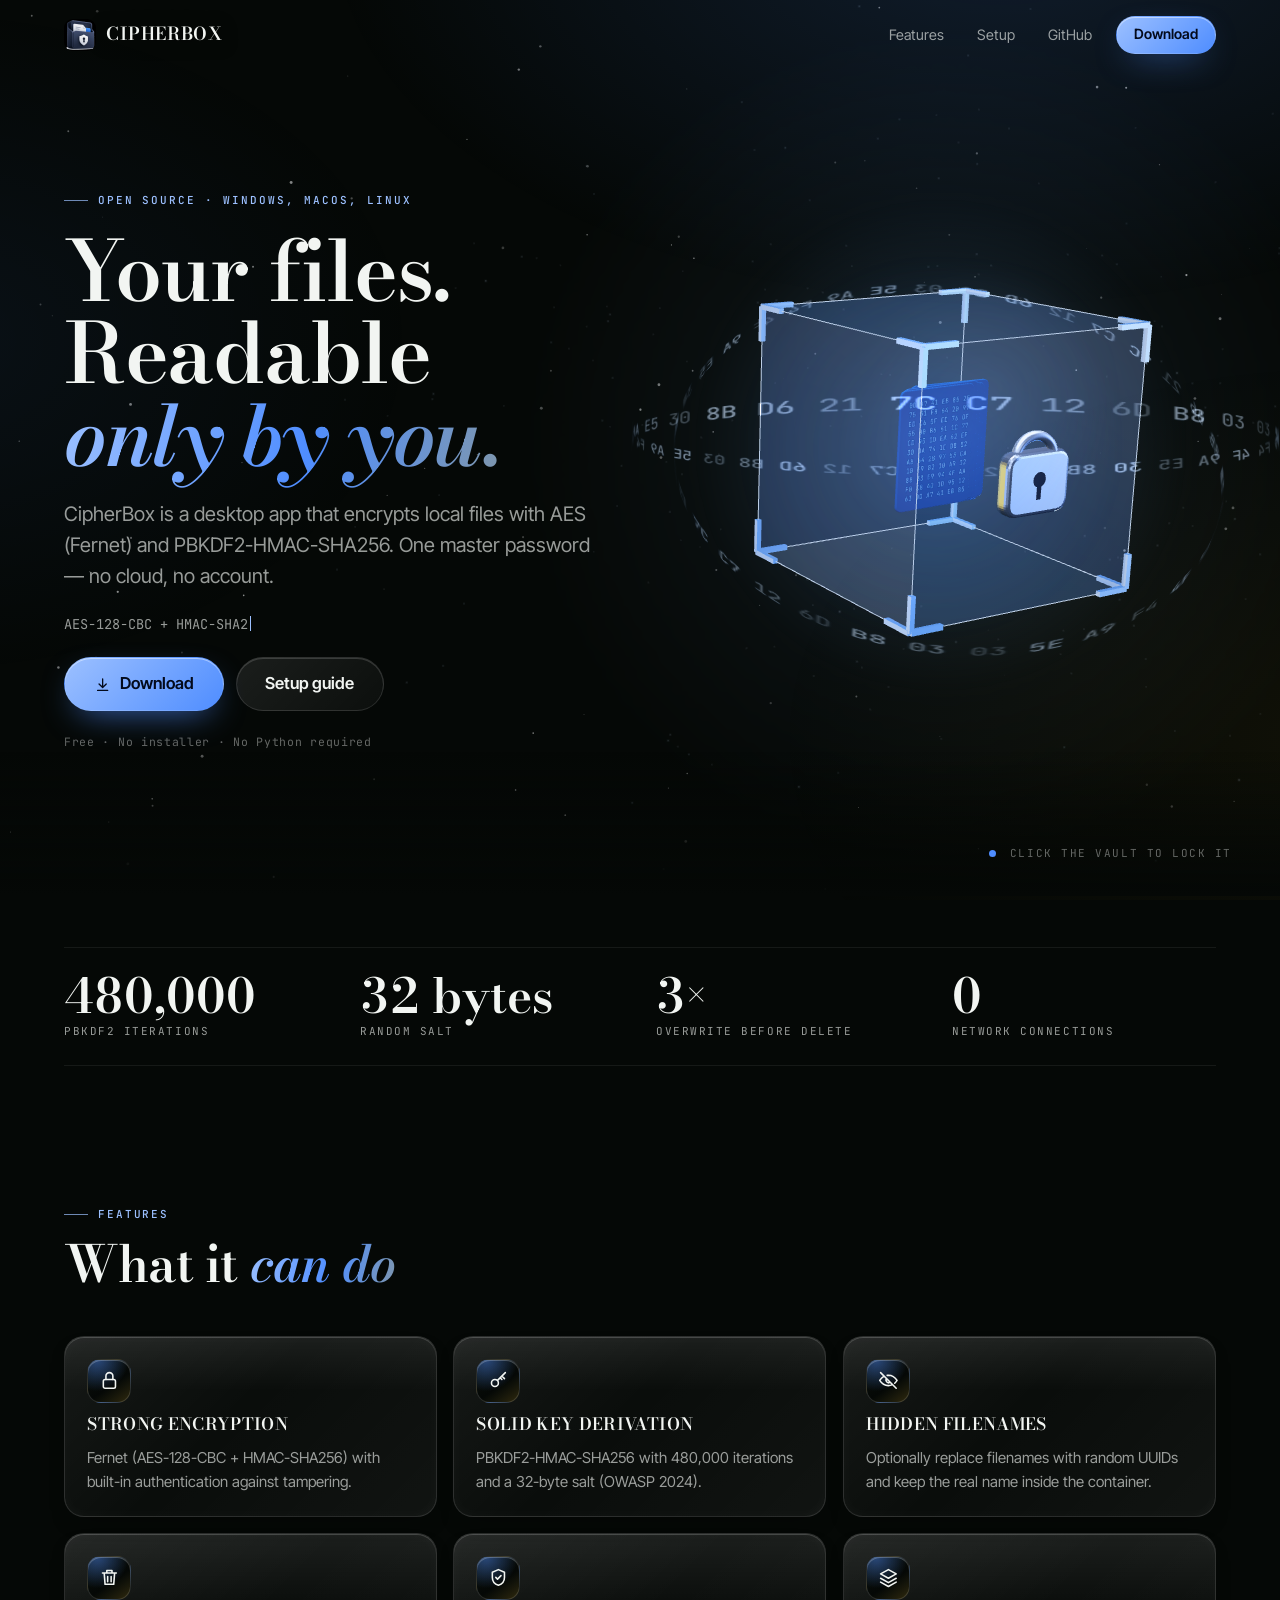
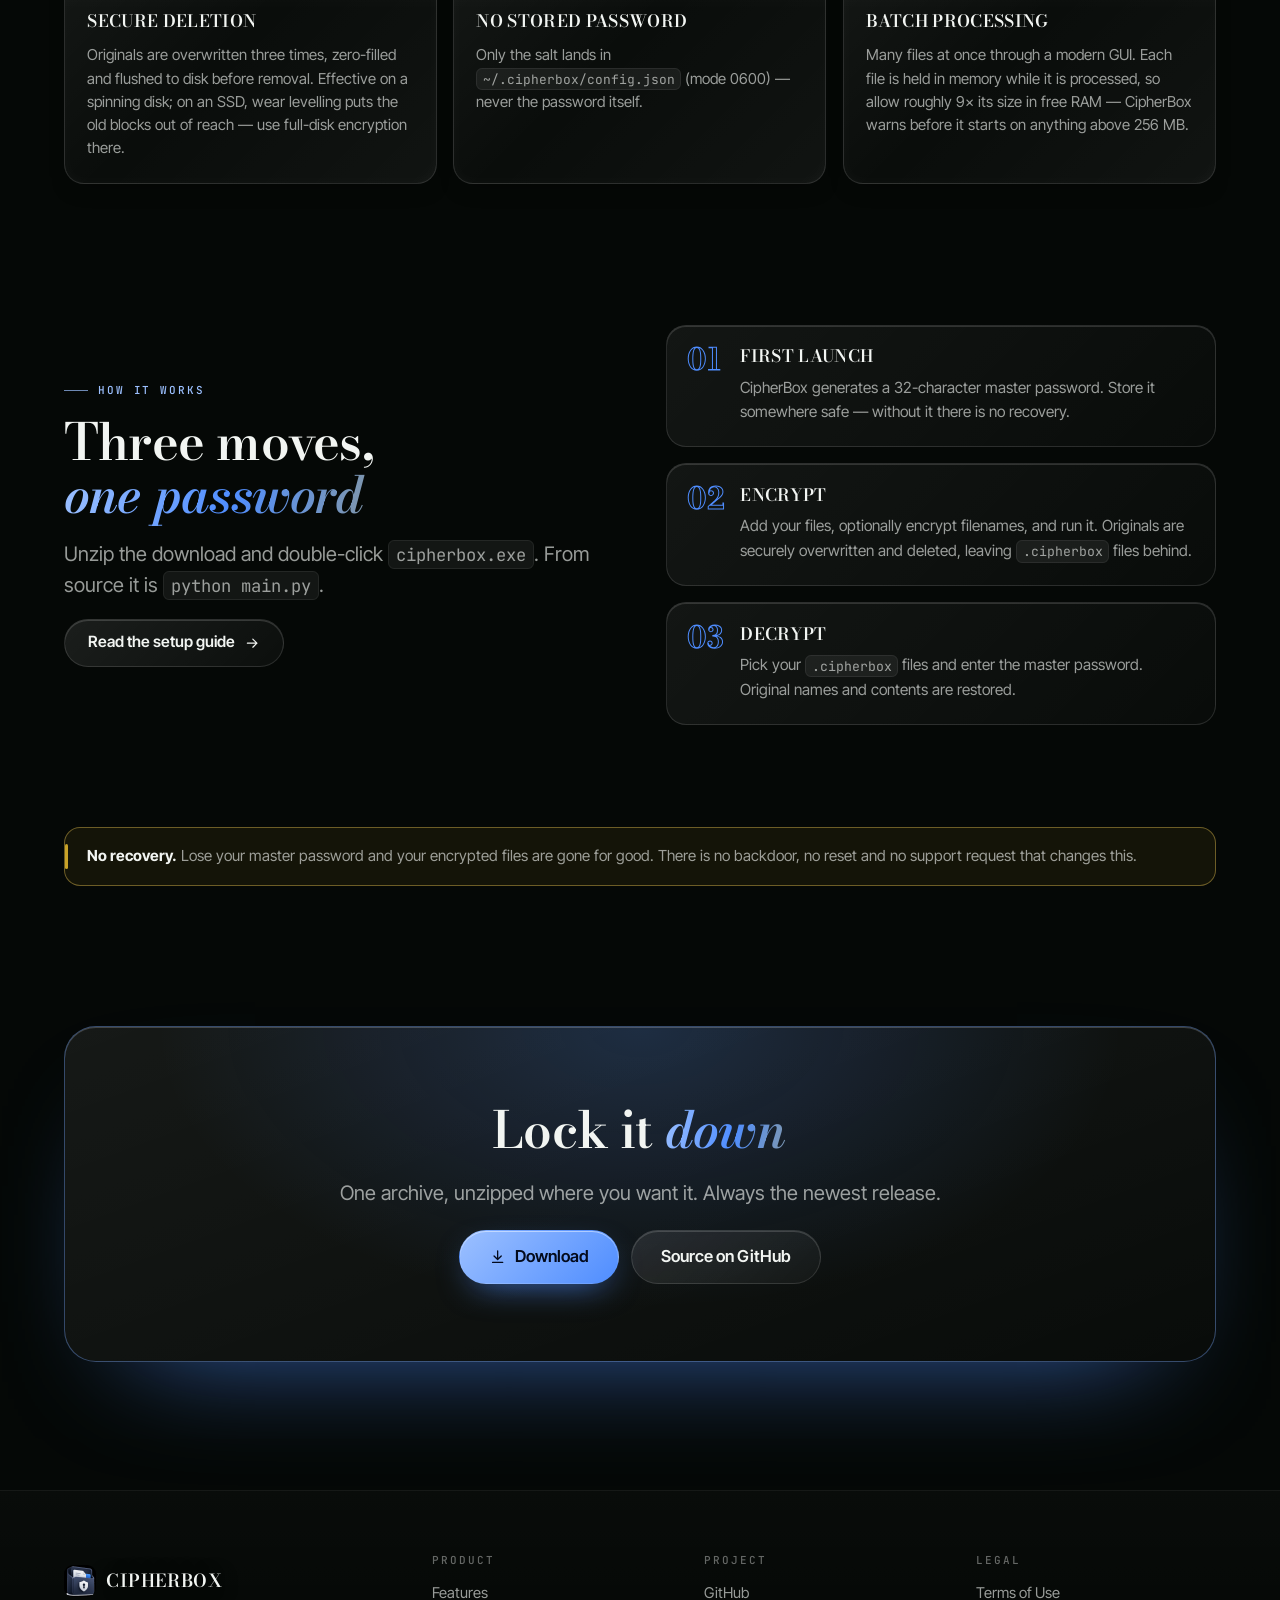
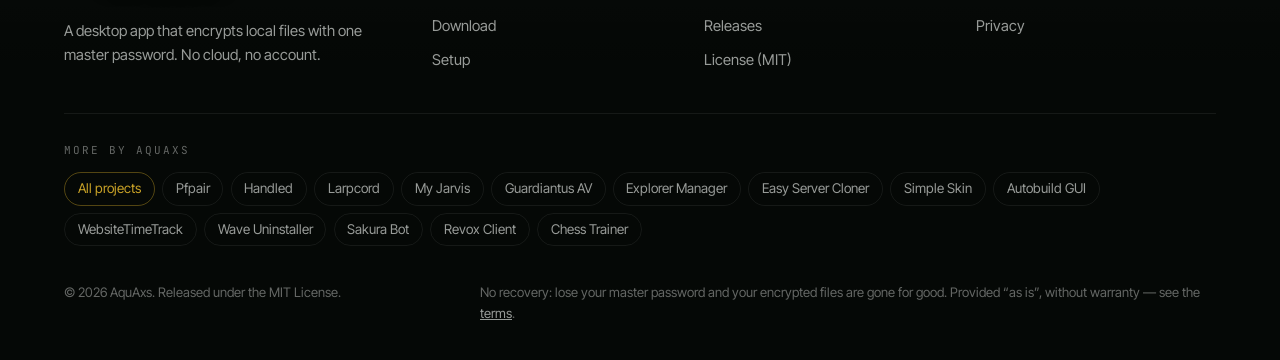
==== commit 1aec2c89: "Rebuild the site in the shared AquAxs style, with a 3D vault The site now shares one look with the o" ====
--- a/site/index.html
+++ b/site/index.html
@@ -1,114 +1,227 @@
 <!DOCTYPE html>
 <html lang="en">
 <head>
-<meta charset="UTF-8">
-<meta name="viewport" content="width=device-width, initial-scale=1">
-<meta name="color-scheme" content="light">
-<meta name="theme-color" content="#f4f6fb">
-<title>CipherBox — Secure File Encryption</title>
-<meta property="og:type" content="website">
-<meta property="og:title" content="CipherBox — Secure File Encryption">
-<meta property="og:description" content="CipherBox encrypts your local files with Fernet (AES) and PBKDF2 — one master password, no cloud, no account.">
-<meta name="description" content="CipherBox encrypts your local files with Fernet (AES) and PBKDF2 — one master password, no cloud, no account.">
-<link rel="icon" href="Cipherbox-logo.jpg">
-<link rel="apple-touch-icon" href="Cipherbox-logo.jpg">
-<link rel="stylesheet" href="style.css">
-<meta property="og:image" content="https://cipher-box-file-encrypter.vercel.app/assets/og-image.png">
-<meta property="og:url" content="https://cipher-box-file-encrypter.vercel.app/">
-<link rel="canonical" href="https://cipher-box-file-encrypter.vercel.app/">
-<meta property="og:image:width" content="1200">
-<meta property="og:image:height" content="630">
-<meta name="twitter:card" content="summary_large_image">
+  <meta charset="utf-8">
+  <meta name="viewport" content="width=device-width, initial-scale=1">
+  <title>CipherBox — Secure File Encryption</title>
+  <meta name="description" content="CipherBox encrypts your local files with Fernet (AES) and PBKDF2 — one master password, no cloud, no account.">
+  <link rel="canonical" href="https://cipher-box-file-encrypter.vercel.app/">
+  <meta name="theme-color" content="#050806">
+  <meta name="color-scheme" content="dark">
+  <meta property="og:type" content="website">
+  <meta property="og:site_name" content="CipherBox">
+  <meta property="og:title" content="CipherBox — Secure File Encryption">
+  <meta property="og:description" content="CipherBox encrypts your local files with Fernet (AES) and PBKDF2 — one master password, no cloud, no account.">
+  <meta property="og:url" content="https://cipher-box-file-encrypter.vercel.app/">
+  <meta property="og:image" content="https://cipher-box-file-encrypter.vercel.app/assets/og-image.png">
+  <meta property="og:image:width" content="1200">
+  <meta property="og:image:height" content="630">
+  <meta name="twitter:card" content="summary_large_image">
+  <link rel="icon" href="assets/logo-128.png" type="image/png">
+  <link rel="apple-touch-icon" href="assets/logo-180.png">
+  <link rel="preload" href="assets/aqx/fonts/bodoni-moda-latin-600-normal.woff2" as="font" type="font/woff2" crossorigin>
+  <link rel="preload" href="assets/aqx/fonts/inter-tight-latin-wght-normal.woff2" as="font" type="font/woff2" crossorigin>
+  <link rel="stylesheet" href="assets/aqx/aqx.css">
+  <link rel="stylesheet" href="assets/site.css">
+  <script src="assets/aqx/boot.js"></script>
+  <script type="module" src="assets/aqx/aqx.js"></script>
+  <script type="application/ld+json">{"@context": "https://schema.org", "@type": "SoftwareApplication", "name": "CipherBox", "description": "CipherBox encrypts your local files with Fernet (AES) and PBKDF2 — one master password, no cloud, no account.", "url": "https://cipher-box-file-encrypter.vercel.app/", "applicationCategory": "SecurityApplication", "operatingSystem": "Windows, macOS, Linux", "offers": {"@type": "Offer", "price": "0", "priceCurrency": "USD"}, "author": {"@type": "Person", "name": "AquAxs", "url": "https://aqua.is-a.dev/"}, "image": "https://cipher-box-file-encrypter.vercel.app/assets/og-image.png", "license": "https://opensource.org/licenses/MIT", "sameAs": ["https://github.com/aquaxs1/CipherBox"]}</script>
 </head>
 <body>
-
-<header>
-  <nav class="nav">
-    <a class="brand" href="index.html">
-      <span class="brand-mark"><img src="Cipherbox-logo.jpg" alt="CipherBox logo"></span>
-      <span>Cipher<span class="brand-accent">box</span></span>
-    </a>
-    <div class="nav-links">
-      <a href="download.html">Download</a>
-      <a href="setup.html">Setup</a>
-      <a href="index.html#features">Features</a>
-      <a href="https://github.com/aquaxs1/CipherBox">GitHub</a>
+  <a class="skip" href="#main">Skip to content</a>
+  <canvas class="aqx-sky" aria-hidden="true"></canvas>
+  <div class="aqx-aura" aria-hidden="true"></div>
+  <div class="aqx-progress" aria-hidden="true"></div>
+
+  <header class="nav" data-stuck="false" data-open="false">
+    <div class="nav-inner">
+      <a class="brand" href="./" aria-label="CipherBox home"><img src="assets/logo-128.png" alt="" width="32" height="32"><span>CipherBox</span></a>
+      <button class="nav-toggle" type="button" aria-label="Menu" aria-expanded="false" aria-controls="nav-links"><span></span></button>
+      <ul class="nav-links" id="nav-links">
+        <li><a href="./#features">Features</a></li>
+        <li><a href="setup">Setup</a></li>
+        <li><a href="https://github.com/aquaxs1/CipherBox" rel="noopener">GitHub</a></li>
+        <li><a class="btn btn-primary btn-sm" href="download">Download</a></li>
+      </ul>
     </div>
-  </nav>
-</header>
-
-<main id="top">
-
-  <section class="hero">
-    <div class="hero-copy">
-      <h1>Your files.<br>Readable only by you.</h1>
-      <p class="lead">CipherBox is a desktop app that encrypts local files with AES (Fernet) and PBKDF2-HMAC-SHA256. One master password — no cloud, no account.</p>
-      <div class="hero-actions">
-        <a class="btn" href="download.html">Download</a>
-        <a class="btn btn-ghost" href="setup.html">Setup guide</a>
-      </div>
-      <p class="hero-note">Free · No installer · No Python required</p>
+  </header>
+
+  <main id="main">
+    <section class="hero">
+      <div class="stage" data-scene="assets/scene.js" data-mode="hero" aria-hidden="true"><canvas></canvas></div>
+      <div class="hero-inner">
+        <div class="hero-copy">
+          <span class="eyebrow">Open source · Windows, macOS, Linux</span>
+          <h1>Your files. Readable <em>only by you.</em></h1>
+          <p class="lead">CipherBox is a desktop app that encrypts local files with AES (Fernet) and PBKDF2-HMAC-SHA256. One master password — no cloud, no account.</p>
+          <p class="typed" data-typed='["AES-128-CBC + HMAC-SHA256", "PBKDF2 · 480,000 iterations", "no cloud · no account · no telemetry"]'>AES-128-CBC + HMAC-SHA256</p>
+          <div class="btn-row">
+            <a class="btn btn-primary btn-lg" href="download"><svg viewBox="0 0 24 24" fill="none" stroke="currentColor" stroke-width="1.8" stroke-linecap="round" stroke-linejoin="round" aria-hidden="true"><path d="M12 4v11M7 11l5 5 5-5M5 20h14"/></svg>Download</a>
+            <a class="btn btn-lg" href="setup">Setup guide</a>
+          </div>
+          <p class="hero-note">Free · No installer · No Python required</p>
+        </div>
+      </div>
+      <span class="hero-hint">Click the vault to lock it</span>
+    </section>
+
+    <section class="sec">
+      <div class="wrap">
+        <div class="stats reveal">
+          <div class="stat"><b data-count="480000">480,000</b><span>PBKDF2 iterations</span></div>
+          <div class="stat"><b data-count="32" data-suffix=" bytes">32 bytes</b><span>random salt</span></div>
+          <div class="stat"><b data-count="3" data-suffix="×">3×</b><span>overwrite before delete</span></div>
+          <div class="stat"><b>0</b><span>network connections</span></div>
+        </div>
+      </div>
+    </section>
+
+    <section class="sec" id="features">
+      <div class="wrap">
+        <div class="sec-head reveal">
+          <span class="eyebrow">Features</span>
+          <h2>What it <em>can do</em></h2>
+        </div>
+        <div class="cards" data-cols="3">
+          <article class="card reveal">
+            <span class="icon"><svg viewBox="0 0 24 24" fill="none" stroke="currentColor" stroke-width="1.8" stroke-linecap="round" stroke-linejoin="round" aria-hidden="true"><rect x="5" y="11" width="14" height="10" rx="2"/><path d="M8 11V7a4 4 0 0 1 8 0v4"/></svg></span>
+            <h3>Strong encryption</h3>
+            <p>Fernet (AES-128-CBC + HMAC-SHA256) with built-in authentication against tampering.</p>
+          </article>
+          <article class="card reveal">
+            <span class="icon"><svg viewBox="0 0 24 24" fill="none" stroke="currentColor" stroke-width="1.8" stroke-linecap="round" stroke-linejoin="round" aria-hidden="true"><circle cx="8" cy="15" r="4"/><path d="M11 12 20 3M16 7l3 3M14 9l2 2"/></svg></span>
+            <h3>Solid key derivation</h3>
+            <p>PBKDF2-HMAC-SHA256 with 480,000 iterations and a 32-byte salt (OWASP 2024).</p>
+          </article>
+          <article class="card reveal">
+            <span class="icon"><svg viewBox="0 0 24 24" fill="none" stroke="currentColor" stroke-width="1.8" stroke-linecap="round" stroke-linejoin="round" aria-hidden="true"><path d="M3 3l18 18M10.6 6.2A9.8 9.8 0 0 1 12 6c5 0 8.5 3.6 10 6-.6 1-1.5 2.2-2.7 3.3M6.3 7.6C4.3 8.9 2.9 10.6 2 12c1.5 2.4 5 6 10 6 1.5 0 2.9-.3 4.1-.8M9.9 9.9a3 3 0 0 0 4.2 4.2"/></svg></span>
+            <h3>Hidden filenames</h3>
+            <p>Optionally replace filenames with random UUIDs and keep the real name inside the container.</p>
+          </article>
+          <article class="card reveal">
+            <span class="icon"><svg viewBox="0 0 24 24" fill="none" stroke="currentColor" stroke-width="1.8" stroke-linecap="round" stroke-linejoin="round" aria-hidden="true"><path d="M4 7h16M9 7V4h6v3M6 7l1 13h10l1-13M10 11v6M14 11v6"/></svg></span>
+            <h3>Secure deletion</h3>
+            <p>Originals are overwritten three times, zero-filled and flushed to disk before removal. Effective on a spinning disk; on an SSD, wear levelling puts the old blocks out of reach — use full-disk encryption there.</p>
+          </article>
+          <article class="card reveal">
+            <span class="icon"><svg viewBox="0 0 24 24" fill="none" stroke="currentColor" stroke-width="1.8" stroke-linecap="round" stroke-linejoin="round" aria-hidden="true"><path d="M12 3 5 6v6c0 4.4 3 7.7 7 9 4-1.3 7-4.6 7-9V6z"/><path d="m9 12 2 2 4-4"/></svg></span>
+            <h3>No stored password</h3>
+            <p>Only the salt lands in <code>~/.cipherbox/config.json</code> (mode 0600) — never the password itself.</p>
+          </article>
+          <article class="card reveal">
+            <span class="icon"><svg viewBox="0 0 24 24" fill="none" stroke="currentColor" stroke-width="1.8" stroke-linecap="round" stroke-linejoin="round" aria-hidden="true"><path d="m12 3 9 5-9 5-9-5zM3 13l9 5 9-5M3 17.5l9 5 9-5"/></svg></span>
+            <h3>Batch processing</h3>
+            <p>Many files at once through a modern GUI. Each file is held in memory while it is processed, so allow roughly 9× its size in free RAM — CipherBox warns before it starts on anything above 256 MB.</p>
+          </article>
+        </div>
+      </div>
+    </section>
+
+    <section class="sec" id="how">
+      <div class="wrap">
+        <div class="split">
+          <div class="stack reveal">
+            <span class="eyebrow">How it works</span>
+            <h2>Three moves, <em>one password</em></h2>
+            <p class="lead">Unzip the download and double-click <code>cipherbox.exe</code>. From source it is <code>python main.py</code>.</p>
+            <a class="btn" href="setup">Read the setup guide<svg viewBox="0 0 24 24" fill="none" stroke="currentColor" stroke-width="1.8" stroke-linecap="round" stroke-linejoin="round" aria-hidden="true"><path d="M5 12h14M13 6l6 6-6 6"/></svg></a>
+          </div>
+          <ol class="steps">
+            <li class="reveal">
+              <h3>First launch</h3>
+              <p>CipherBox generates a 32-character master password. Store it somewhere safe — without it there is no recovery.</p>
+            </li>
+            <li class="reveal">
+              <h3>Encrypt</h3>
+              <p>Add your files, optionally encrypt filenames, and run it. Originals are securely overwritten and deleted, leaving <code>.cipherbox</code> files behind.</p>
+            </li>
+            <li class="reveal">
+              <h3>Decrypt</h3>
+              <p>Pick your <code>.cipherbox</code> files and enter the master password. Original names and contents are restored.</p>
+            </li>
+          </ol>
+        </div>
+      </div>
+    </section>
+
+    <section class="sec">
+      <div class="wrap">
+        <div class="note warn reveal">
+          <p><strong>No recovery.</strong> Lose your master password and your encrypted files are gone for good. There is no backdoor, no reset and no support request that changes this.</p>
+        </div>
+      </div>
+    </section>
+
+    <section class="sec">
+      <div class="wrap">
+        <div class="cta reveal">
+          <h2>Lock it <em>down</em></h2>
+          <p class="lead">One archive, unzipped where you want it. Always the newest release.</p>
+          <div class="btn-row">
+            <a class="btn btn-primary btn-lg" href="download"><svg viewBox="0 0 24 24" fill="none" stroke="currentColor" stroke-width="1.8" stroke-linecap="round" stroke-linejoin="round" aria-hidden="true"><path d="M12 4v11M7 11l5 5 5-5M5 20h14"/></svg>Download</a>
+            <a class="btn btn-lg" href="https://github.com/aquaxs1/CipherBox" rel="noopener">Source on GitHub</a>
+          </div>
+        </div>
+      </div>
+    </section>
+  </main>
+
+  <footer class="footer">
+    <div class="footer-inner">
+      <div class="footer-top">
+        <div class="footer-about">
+          <a class="brand" href="./"><img src="assets/logo-128.png" alt="" width="32" height="32" loading="lazy"><span>CipherBox</span></a>
+          <p>A desktop app that encrypts local files with one master password. No cloud, no account.</p>
+        </div>
+        <nav class="footer-col" aria-label="Product">
+          <h2>Product</h2>
+          <ul>
+            <li><a href="./#features">Features</a></li>
+            <li><a href="download">Download</a></li>
+            <li><a href="setup">Setup</a></li>
+          </ul>
+        </nav>
+        <nav class="footer-col" aria-label="Project">
+          <h2>Project</h2>
+          <ul>
+            <li><a href="https://github.com/aquaxs1/CipherBox" rel="noopener">GitHub</a></li>
+            <li><a href="https://github.com/aquaxs1/CipherBox/releases" rel="noopener">Releases</a></li>
+            <li><a href="https://github.com/aquaxs1/CipherBox/blob/main/LICENSE" rel="noopener">License (MIT)</a></li>
+          </ul>
+        </nav>
+        <nav class="footer-col" aria-label="Legal">
+          <h2>Legal</h2>
+          <ul>
+            <li><a href="terms">Terms of Use</a></li>
+            <li><a href="terms#privacy">Privacy</a></li>
+          </ul>
+        </nav>
+      </div>
+      <div class="family">
+        <span class="family-label">More by AquAxs</span>
+        <ul>
+          <li><a href="https://aqua.is-a.dev/portfolio" data-home rel="noopener">All projects</a></li>
+          <li><a href="https://pfpair.app/" rel="noopener">Pfpair</a></li>
+          <li><a href="https://handled-market.vercel.app/" rel="noopener">Handled</a></li>
+          <li><a href="https://larpcorddc.vercel.app/" rel="noopener">Larpcord</a></li>
+          <li><a href="https://mybluejarvis.vercel.app/" rel="noopener">My Jarvis</a></li>
+          <li><a href="https://guardiantus-av.vercel.app/" rel="noopener">Guardiantus AV</a></li>
+          <li><a href="https://explorer-manager.vercel.app/" rel="noopener">Explorer Manager</a></li>
+          <li><a href="https://easy-cloner.vercel.app/" rel="noopener">Easy Server Cloner</a></li>
+          <li><a href="https://simple-skin.vercel.app/" rel="noopener">Simple Skin</a></li>
+          <li><a href="https://autobuild-gui.vercel.app/" rel="noopener">Autobuild GUI</a></li>
+          <li><a href="https://timetrackerextension.vercel.app/" rel="noopener">WebsiteTimeTrack</a></li>
+          <li><a href="https://wave-uninstaller.vercel.app/" rel="noopener">Wave Uninstaller</a></li>
+          <li><a href="https://discord-sakurabot.vercel.app/" rel="noopener">Sakura Bot</a></li>
+          <li><a href="https://revox-client.vercel.app/" rel="noopener">Revox Client</a></li>
+          <li><a href="https://chesstrainer.cc.cd/" rel="noopener">Chess Trainer</a></li>
+        </ul>
+      </div>
+      <div class="footer-legal">
+        <p>© 2026 AquAxs. Released under the MIT License.</p>
+        <p>No recovery: lose your master password and your encrypted files are gone for good. Provided “as is”, without warranty — see the <a href="terms">terms</a>.</p>
+      </div>
     </div>
-    <div class="hero-art">
-      <img src="Cipherbox-logo.jpg" alt="CipherBox — a locked box holding documents">
-    </div>
-  </section>
-
-  <section id="features">
-    <h2>What it can do</h2>
-    <div class="cards">
-      <div class="card">
-        <h3>Strong encryption</h3>
-        <p>Fernet (AES-128-CBC + HMAC-SHA256) with built-in authentication against tampering.</p>
-      </div>
-      <div class="card">
-        <h3>Solid key derivation</h3>
-        <p>PBKDF2-HMAC-SHA256 with 480,000 iterations and a 32-byte salt (OWASP 2024).</p>
-      </div>
-      <div class="card">
-        <h3>Hidden filenames</h3>
-        <p>Optionally replace filenames with random UUIDs and keep the real name inside the container.</p>
-      </div>
-      <div class="card">
-        <h3>Secure deletion</h3>
-        <p>Originals are overwritten three times, zero-filled and flushed to disk before removal.
-          Effective on a spinning disk; on an SSD, wear levelling puts the old blocks out of reach —
-          use full-disk encryption there.</p>
-      </div>
-      <div class="card">
-        <h3>No stored password</h3>
-        <p>Only the salt lands in <code>~/.cipherbox/config.json</code> (mode 0600) — never the password itself.</p>
-      </div>
-      <div class="card">
-        <h3>Batch processing</h3>
-        <p>Many files at once through a modern GUI. Each file is held in memory
-          while it is processed, so allow roughly 9× its size in free RAM —
-          CipherBox warns before it starts on anything above 256&nbsp;MB.</p>
-      </div>
-    </div>
-  </section>
-
-</main>
-
-<footer>
-  <div class="footer-inner">
-    <div class="footer-links">
-      <a href="download.html">Download</a>
-      <a href="setup.html">Setup</a>
-      <a href="index.html#features">Features</a>
-      <a href="https://github.com/aquaxs1/CipherBox">GitHub</a>
-      <a href="https://github.com/aquaxs1/CipherBox/blob/main/LICENSE">License (MIT)</a>
-      <a href="terms.html">Terms of Use</a>
-      <a href="terms.html#privacy">Privacy</a>
-    </div>
-    <p class="fineprint">
-      <strong>No recovery:</strong> lose your master password and your encrypted files
-      are gone for good. Provided “as is”, without warranty — see the
-      <a href="terms.html">terms</a>.
-    </p>
-    <p class="fineprint">© 2026 AquaXS. All rights reserved. Released under the MIT License.</p>
-  </div>
-</footer>
-
+  </footer>
 </body>
 </html>
--- a/site/assets/aqx/aqx.css
+++ b/site/assets/aqx/aqx.css
@@ -0,0 +1,2027 @@
+/*
+ * AQX — the shared look of the AquAxs project sites.
+ *
+ * Taken from aqua.is-a.dev: a black canvas with slow white dots, glass cards
+ * that tilt towards the pointer, Bodoni Moda for display type, Inter Tight for
+ * text and JetBrains Mono for labels. Every project sets its own accent with
+ * --ac / --ac-hi in its site.css; nothing else changes between sites.
+ *
+ * No external requests: fonts are served from ./fonts.
+ */
+
+/* ------------------------------------------------------------------ Fonts */
+
+@font-face {
+  font-family: 'Bodoni Moda';
+  font-style: normal;
+  font-weight: 600;
+  font-display: swap;
+  src: url('fonts/bodoni-moda-latin-600-normal.woff2') format('woff2');
+}
+
+@font-face {
+  font-family: 'Bodoni Moda';
+  font-style: italic;
+  font-weight: 600;
+  font-display: swap;
+  src: url('fonts/bodoni-moda-latin-600-italic.woff2') format('woff2');
+}
+
+@font-face {
+  font-family: 'Bodoni Moda';
+  font-style: normal;
+  font-weight: 700;
+  font-display: swap;
+  src: url('fonts/bodoni-moda-latin-700-normal.woff2') format('woff2');
+}
+
+@font-face {
+  font-family: 'Inter Tight';
+  font-style: normal;
+  font-weight: 100 900;
+  font-display: swap;
+  src: url('fonts/inter-tight-latin-wght-normal.woff2') format('woff2');
+}
+
+@font-face {
+  font-family: 'JetBrains Mono';
+  font-style: normal;
+  font-weight: 400;
+  font-display: swap;
+  src: url('fonts/jetbrains-mono-latin-400-normal.woff2') format('woff2');
+}
+
+@font-face {
+  font-family: 'JetBrains Mono';
+  font-style: normal;
+  font-weight: 500;
+  font-display: swap;
+  src: url('fonts/jetbrains-mono-latin-500-normal.woff2') format('woff2');
+}
+
+/* ----------------------------------------------------------------- Tokens */
+
+:root {
+  --canvas: #050806;
+  --fg: #f2f5f2;
+  --muted: rgba(242, 245, 242, 0.62);
+  --faint: rgba(242, 245, 242, 0.4);
+  --glass: rgba(255, 255, 255, 0.05);
+  --line: rgba(255, 255, 255, 0.12);
+  --line-soft: rgba(255, 255, 255, 0.07);
+  --gold: #c9a227;
+  --bad: #ff6b6b;
+
+  /* The project's accent. site.css overrides these two. */
+  --ac: #3be07a;
+  --ac-hi: #7df0a8;
+  --ac-ink: #04120a;
+
+  --font-display: 'Bodoni Moda', 'Bodoni 72', Didot, 'Times New Roman', serif;
+  --font-body: 'Inter Tight', system-ui, -apple-system, 'Segoe UI', sans-serif;
+  --font-mono: 'JetBrains Mono', ui-monospace, 'SF Mono', Consolas, monospace;
+
+  --shell-pad: clamp(1.25rem, 4vw, 3rem);
+  --maxw: 72rem;
+  --radius: 20px;
+  --ease: cubic-bezier(0.22, 0.7, 0.2, 1);
+}
+
+/* ------------------------------------------------------------------- Base */
+
+*,
+*::before,
+*::after {
+  box-sizing: border-box;
+}
+
+html {
+  background-color: var(--canvas);
+  color-scheme: dark;
+  -webkit-text-size-adjust: 100%;
+  text-size-adjust: 100%;
+  scroll-padding-top: 5.5rem;
+}
+
+body {
+  margin: 0;
+  /* No background of its own: it would cover the fixed layers behind it. */
+  background: transparent;
+  color: var(--fg);
+  font-family: var(--font-body);
+  font-size: 1rem;
+  line-height: 1.6;
+  min-height: 100svh;
+  overflow-x: hidden;
+  overflow-x: clip;
+  -webkit-font-smoothing: antialiased;
+  text-rendering: optimizeLegibility;
+}
+
+::selection {
+  background: var(--ac);
+  color: var(--ac-ink);
+}
+
+:focus-visible {
+  outline: 2px solid var(--ac-hi);
+  outline-offset: 3px;
+  border-radius: 6px;
+}
+
+img,
+svg,
+canvas,
+video {
+  max-width: 100%;
+}
+
+img {
+  height: auto;
+}
+
+a {
+  color: inherit;
+}
+
+h1,
+h2,
+h3,
+h4,
+p,
+ul,
+ol,
+figure,
+dl,
+dd {
+  margin: 0;
+}
+
+button {
+  font: inherit;
+  color: inherit;
+}
+
+[hidden] {
+  display: none !important;
+}
+
+.sr-only {
+  position: absolute;
+  width: 1px;
+  height: 1px;
+  overflow: hidden;
+  clip: rect(0 0 0 0);
+  white-space: nowrap;
+}
+
+.skip {
+  position: fixed;
+  left: 1rem;
+  top: -4rem;
+  z-index: 200;
+  padding: 0.6rem 1rem;
+  border-radius: 10px;
+  background: var(--fg);
+  color: var(--canvas);
+  text-decoration: none;
+  transition: top 160ms ease;
+}
+
+.skip:focus {
+  top: 1rem;
+}
+
+/* ------------------------------------------------------- Background layers */
+
+/* The portfolio's sky: slow white dots on black, never clickable. */
+.aqx-sky {
+  position: fixed;
+  inset: 0;
+  width: 100%;
+  height: 100%;
+  z-index: -2;
+  pointer-events: none;
+}
+
+/* A faint wash of the accent, so black does not read as empty. */
+.aqx-aura {
+  position: fixed;
+  inset: 0;
+  z-index: -1;
+  pointer-events: none;
+  background:
+    radial-gradient(60rem 34rem at 78% -8%, color-mix(in srgb, var(--ac) 16%, transparent), transparent 70%),
+    radial-gradient(44rem 30rem at -6% 38%, color-mix(in srgb, var(--ac) 7%, transparent), transparent 70%),
+    radial-gradient(50rem 34rem at 104% 82%, color-mix(in srgb, var(--gold) 6%, transparent), transparent 70%);
+}
+
+/* The reading position: a hairline that grows with the scroll. */
+.aqx-progress {
+  position: fixed;
+  inset: 0 0 auto 0;
+  height: 2px;
+  z-index: 60;
+  transform-origin: 0 50%;
+  transform: scaleX(var(--scroll, 0));
+  background: linear-gradient(90deg, var(--ac), var(--ac-hi));
+  pointer-events: none;
+}
+
+/* ------------------------------------------------------------------- Type */
+
+.eyebrow {
+  display: inline-flex;
+  align-items: center;
+  gap: 0.6rem;
+  font-family: var(--font-mono);
+  font-size: 0.6875rem;
+  font-weight: 500;
+  line-height: 1.4;
+  letter-spacing: 0.18em;
+  text-transform: uppercase;
+  color: var(--ac-hi);
+}
+
+.eyebrow::before {
+  content: '';
+  width: 1.5rem;
+  height: 1px;
+  background: currentColor;
+  opacity: 0.7;
+}
+
+.display,
+h1,
+h2 {
+  font-family: var(--font-display);
+  font-weight: 600;
+  letter-spacing: -0.015em;
+  text-wrap: balance;
+}
+
+h1 {
+  font-size: clamp(2.6rem, 5.4vw + 0.9rem, 5.75rem);
+  line-height: 0.99;
+}
+
+h2 {
+  font-size: clamp(1.95rem, 2.6vw + 1.1rem, 3.3rem);
+  line-height: 1.04;
+}
+
+/* The one flourish: Bodoni's italic in the accent, for the word that matters. */
+h1 em,
+h2 em {
+  font-style: italic;
+  background: linear-gradient(100deg, var(--ac-hi), var(--ac) 55%, color-mix(in srgb, var(--ac) 60%, var(--gold)));
+  -webkit-background-clip: text;
+  background-clip: text;
+  color: transparent;
+  padding-inline-end: 0.06em;
+}
+
+h3 {
+  font-family: var(--font-display);
+  font-size: 1.0625rem;
+  font-weight: 600;
+  letter-spacing: 0.02em;
+  line-height: 1.25;
+  text-transform: uppercase;
+}
+
+h4 {
+  font-size: 1rem;
+  font-weight: 600;
+  line-height: 1.35;
+}
+
+.lead {
+  font-size: clamp(1.05rem, 0.5vw + 0.95rem, 1.25rem);
+  line-height: 1.55;
+  color: var(--muted);
+  max-width: 40rem;
+  text-wrap: pretty;
+}
+
+.muted {
+  color: var(--muted);
+}
+
+.mono,
+code,
+kbd,
+samp,
+pre {
+  font-family: var(--font-mono);
+}
+
+code,
+kbd {
+  font-size: 0.86em;
+  padding: 0.12em 0.42em;
+  border-radius: 6px;
+  border: 1px solid var(--line-soft);
+  background: rgba(255, 255, 255, 0.06);
+  overflow-wrap: anywhere;
+}
+
+kbd {
+  border-bottom-width: 2px;
+}
+
+/* ----------------------------------------------------------------- Layout */
+
+.wrap {
+  width: min(100% - 2 * var(--shell-pad), var(--maxw));
+  margin-inline: auto;
+}
+
+.sec {
+  position: relative;
+  padding-block: clamp(2rem, 4vw, 3.5rem);
+}
+
+/* A section that opens with a heading starts a new thought: more air above. */
+.sec:has(.sec-head),
+.sec:has(.split),
+.sec:has(.cta) {
+  padding-top: clamp(3.5rem, 7vw, 6.5rem);
+}
+
+.sec-head {
+  display: grid;
+  gap: 1rem;
+  justify-items: start;
+  margin-bottom: clamp(1.75rem, 3.5vw, 3rem);
+  max-width: 46rem;
+}
+
+.sec-head.center {
+  justify-items: center;
+  text-align: center;
+  margin-inline: auto;
+}
+
+.stack {
+  display: grid;
+  gap: 1.1rem;
+  justify-items: start;
+}
+
+.stack > * {
+  min-width: 0;
+}
+
+.btn-row {
+  display: flex;
+  flex-wrap: wrap;
+  gap: 0.75rem;
+  align-items: center;
+}
+
+/* ---------------------------------------------------------------- Buttons */
+
+.btn {
+  --tx: 0px;
+  --ty: 0px;
+  position: relative;
+  display: inline-flex;
+  align-items: center;
+  justify-content: center;
+  gap: 0.55rem;
+  min-height: 3rem;
+  padding: 0.6rem 1.45rem;
+  border-radius: 999px;
+  border: 1px solid var(--line);
+  background: linear-gradient(135deg, rgba(255, 255, 255, 0.09), rgba(255, 255, 255, 0.03));
+  color: var(--fg);
+  font-weight: 600;
+  font-size: 0.97rem;
+  line-height: 1.2;
+  text-decoration: none;
+  cursor: pointer;
+  transform: translate(var(--tx), var(--ty));
+  transition:
+    transform 260ms var(--ease),
+    box-shadow 260ms ease,
+    border-color 200ms ease,
+    background-color 200ms ease;
+  box-shadow: inset 0 1px 0 rgba(255, 255, 255, 0.16);
+  -webkit-tap-highlight-color: transparent;
+}
+
+.btn:hover {
+  border-color: color-mix(in srgb, var(--ac) 55%, transparent);
+  box-shadow:
+    inset 0 1px 0 rgba(255, 255, 255, 0.22),
+    0 10px 30px -14px color-mix(in srgb, var(--ac) 70%, transparent);
+}
+
+.btn svg {
+  width: 1.05em;
+  height: 1.05em;
+  flex: none;
+}
+
+.btn-primary {
+  border-color: transparent;
+  background: linear-gradient(135deg, var(--ac-hi), var(--ac));
+  color: var(--ac-ink);
+  box-shadow:
+    inset 0 1px 0 rgba(255, 255, 255, 0.45),
+    0 12px 34px -14px color-mix(in srgb, var(--ac) 85%, transparent);
+}
+
+.btn-primary:hover {
+  border-color: transparent;
+  box-shadow:
+    inset 0 1px 0 rgba(255, 255, 255, 0.55),
+    0 16px 44px -12px color-mix(in srgb, var(--ac) 95%, transparent);
+}
+
+.btn-sm {
+  min-height: 2.4rem;
+  padding: 0.4rem 1.05rem;
+  font-size: 0.88rem;
+}
+
+.btn-lg {
+  min-height: 3.4rem;
+  padding: 0.75rem 1.8rem;
+  font-size: 1.03rem;
+}
+
+.textlink {
+  color: var(--ac-hi);
+  text-decoration: underline;
+  text-decoration-color: color-mix(in srgb, var(--ac) 45%, transparent);
+  text-underline-offset: 0.2em;
+}
+
+.textlink:hover {
+  text-decoration-color: currentColor;
+}
+
+/* ---------------------------------------------------------------- Header */
+
+.nav {
+  position: fixed;
+  inset: 0 0 auto 0;
+  z-index: 50;
+  padding: 0.8rem var(--shell-pad);
+  transition:
+    background-color 260ms ease,
+    border-color 260ms ease,
+    padding 260ms ease;
+  border-bottom: 1px solid transparent;
+}
+
+.nav[data-stuck='true'] {
+  padding-block: 0.5rem;
+  background: rgba(5, 8, 6, 0.72);
+  border-bottom-color: var(--line-soft);
+  -webkit-backdrop-filter: blur(14px) saturate(140%);
+  backdrop-filter: blur(14px) saturate(140%);
+}
+
+.nav-inner {
+  display: flex;
+  align-items: center;
+  justify-content: space-between;
+  gap: 1rem;
+  width: min(100%, var(--maxw));
+  margin-inline: auto;
+}
+
+.brand {
+  display: inline-flex;
+  align-items: center;
+  gap: 0.65rem;
+  min-height: 2.75rem;
+  font-family: var(--font-display);
+  font-weight: 600;
+  font-size: 1.12rem;
+  letter-spacing: 0.04em;
+  text-transform: uppercase;
+  text-decoration: none;
+  text-shadow: 0 2px 18px rgba(5, 8, 6, 0.85);
+  white-space: nowrap;
+}
+
+.brand img,
+.brand svg {
+  width: 2rem;
+  height: 2rem;
+  flex: none;
+  border-radius: 9px;
+  object-fit: contain;
+}
+
+.nav-links {
+  display: flex;
+  align-items: center;
+  gap: clamp(0.25rem, 1.2vw, 1.1rem);
+  list-style: none;
+  padding: 0;
+}
+
+.nav-links a:not(.btn) {
+  display: inline-flex;
+  align-items: center;
+  min-height: 2.75rem;
+  padding: 0 0.55rem;
+  font-size: 0.9rem;
+  color: var(--muted);
+  text-decoration: none;
+  transition: color 160ms ease;
+}
+
+.nav-links a:not(.btn):hover,
+.nav-links a[aria-current='page'] {
+  color: var(--fg);
+}
+
+.nav-toggle {
+  display: none;
+  place-items: center;
+  width: 2.75rem;
+  height: 2.75rem;
+  border: 0;
+  border-radius: 12px;
+  background: transparent;
+  cursor: pointer;
+}
+
+.nav-toggle span,
+.nav-toggle span::before,
+.nav-toggle span::after {
+  display: block;
+  width: 1.3rem;
+  height: 2px;
+  border-radius: 2px;
+  background: var(--fg);
+  transition:
+    transform 260ms var(--ease),
+    opacity 160ms ease;
+}
+
+.nav-toggle span {
+  position: relative;
+}
+
+.nav-toggle span::before,
+.nav-toggle span::after {
+  content: '';
+  position: absolute;
+  left: 0;
+}
+
+.nav-toggle span::before {
+  top: -6px;
+}
+
+.nav-toggle span::after {
+  top: 6px;
+}
+
+.nav-toggle[aria-expanded='true'] span {
+  background: transparent;
+}
+
+.nav-toggle[aria-expanded='true'] span::before {
+  transform: translateY(6px) rotate(45deg);
+}
+
+.nav-toggle[aria-expanded='true'] span::after {
+  transform: translateY(-6px) rotate(-45deg);
+}
+
+@media (max-width: 860px) {
+  .nav-toggle {
+    display: grid;
+  }
+
+  .nav-links {
+    position: fixed;
+    inset: 0;
+    z-index: -1;
+    flex-direction: column;
+    align-items: stretch;
+    justify-content: center;
+    gap: 0.25rem;
+    padding: 5rem var(--shell-pad) 2rem;
+    background: rgba(5, 8, 6, 0.94);
+    -webkit-backdrop-filter: blur(18px);
+    backdrop-filter: blur(18px);
+    opacity: 0;
+    visibility: hidden;
+    transform: translateY(-8px);
+    transition:
+      opacity 220ms ease,
+      transform 260ms var(--ease),
+      visibility 220ms ease;
+  }
+
+  .nav[data-open='true'] .nav-links {
+    opacity: 1;
+    visibility: visible;
+    transform: none;
+  }
+
+  .nav-links a:not(.btn) {
+    min-height: 3.4rem;
+    padding: 0;
+    font-family: var(--font-display);
+    font-size: 1.7rem;
+    color: var(--fg);
+    border-bottom: 1px solid var(--line-soft);
+  }
+
+  .nav-links .btn {
+    margin-top: 1.25rem;
+    min-height: 3.4rem;
+  }
+}
+
+/* ------------------------------------------------------------------- Hero */
+
+.hero {
+  position: relative;
+  isolation: isolate;
+  display: grid;
+  align-items: center;
+  min-height: min(100svh, 56rem);
+  padding: 7.5rem var(--shell-pad) 4.5rem;
+  overflow: hidden;
+  overflow: clip;
+}
+
+/* The 3D stage fills the hero; the scene keeps its subject on the right. */
+.stage {
+  position: absolute;
+  inset: 0;
+  z-index: -1;
+  touch-action: pan-y;
+}
+
+.stage canvas {
+  display: block;
+  width: 100%;
+  height: 100%;
+  opacity: 0;
+  transition: opacity 900ms ease;
+}
+
+.stage[data-ready='true'] canvas {
+  opacity: 1;
+}
+
+/* Before WebGL is up, and wherever it never comes up: a glow in the accent. */
+.stage::before {
+  content: '';
+  position: absolute;
+  right: 6%;
+  top: 50%;
+  width: min(46vw, 34rem);
+  aspect-ratio: 1;
+  transform: translateY(-50%);
+  border-radius: 50%;
+  background:
+    radial-gradient(closest-side, color-mix(in srgb, var(--ac) 34%, transparent), transparent 72%),
+    radial-gradient(closest-side at 62% 38%, color-mix(in srgb, var(--ac-hi) 22%, transparent), transparent 60%);
+  filter: blur(8px);
+  transition: opacity 900ms ease;
+}
+
+.stage[data-ready='true']::before {
+  opacity: 0.35;
+}
+
+/* Soft edges: the scene sinks into the page instead of ending at a line. */
+.hero::after {
+  content: '';
+  position: absolute;
+  inset: auto 0 0 0;
+  height: 9rem;
+  z-index: -1;
+  background: linear-gradient(to bottom, transparent, var(--canvas));
+  pointer-events: none;
+}
+
+.hero-inner {
+  width: min(100%, var(--maxw));
+  margin-inline: auto;
+  /* Clicks fall through to the stage, except on the copy itself. */
+  pointer-events: none;
+}
+
+.hero-copy {
+  display: grid;
+  gap: 1.35rem;
+  justify-items: start;
+  max-width: 37rem;
+}
+
+.hero-copy > * {
+  pointer-events: auto;
+}
+
+.hero-copy .lead {
+  max-width: 33rem;
+}
+
+.hero-note {
+  font-family: var(--font-mono);
+  font-size: 0.72rem;
+  letter-spacing: 0.06em;
+  color: var(--faint);
+}
+
+.hero-hint {
+  position: absolute;
+  right: var(--shell-pad);
+  bottom: 2.1rem;
+  display: inline-flex;
+  align-items: center;
+  gap: 0.85rem;
+  font-family: var(--font-mono);
+  font-size: 0.6875rem;
+  letter-spacing: 0.14em;
+  text-transform: uppercase;
+  color: var(--faint);
+  pointer-events: none;
+}
+
+.hero-hint::before {
+  content: '';
+  width: 0.45rem;
+  height: 0.45rem;
+  border-radius: 50%;
+  background: var(--ac);
+  box-shadow: 0 0 0 0 color-mix(in srgb, var(--ac) 60%, transparent);
+  animation: aqx-ping 2.4s ease-out infinite;
+}
+
+@keyframes aqx-ping {
+  0% {
+    box-shadow: 0 0 0 0 color-mix(in srgb, var(--ac) 60%, transparent);
+  }
+  100% {
+    box-shadow: 0 0 0 0.55rem transparent;
+  }
+}
+
+/* The line under the headline that types itself, as on the portfolio. */
+.typed {
+  min-height: 1.5em;
+  font-family: var(--font-mono);
+  font-size: 0.85rem;
+  color: var(--muted);
+}
+
+.typed::after {
+  content: '';
+  display: inline-block;
+  width: 1px;
+  height: 1.05em;
+  margin-left: 2px;
+  vertical-align: -0.15em;
+  background: var(--ac-hi);
+  animation: aqx-caret 1s steps(1) infinite;
+}
+
+@keyframes aqx-caret {
+  50% {
+    opacity: 0;
+  }
+}
+
+@media (max-width: 860px) {
+  .hero {
+    align-items: end;
+    min-height: min(100svh, 50rem);
+    padding-top: clamp(19rem, 46svh, 26rem);
+    padding-bottom: 3.5rem;
+  }
+
+  .stage::before {
+    right: 50%;
+    top: 24%;
+    width: min(80vw, 24rem);
+    transform: translate(50%, -50%);
+  }
+
+  /* On a phone the subject sits above the copy; fade it out behind the text. */
+  .hero::before {
+    content: '';
+    position: absolute;
+    inset: 38% 0 0 0;
+    z-index: -1;
+    background: linear-gradient(to bottom, transparent, rgba(5, 8, 6, 0.86) 34%, var(--canvas) 78%);
+    pointer-events: none;
+  }
+
+  .hero-hint {
+    display: none;
+  }
+}
+
+/* The header of every page that is not the landing page. */
+.page-head {
+  position: relative;
+  isolation: isolate;
+  padding: clamp(8rem, 14vw, 11rem) var(--shell-pad) clamp(2rem, 4vw, 3.5rem);
+  overflow: hidden;
+  overflow: clip;
+}
+
+.page-head .stage {
+  inset: 0 0 0 auto;
+  width: min(52%, 40rem);
+  -webkit-mask-image: radial-gradient(closest-side, #000 55%, transparent);
+  mask-image: radial-gradient(closest-side, #000 55%, transparent);
+}
+
+.page-head .stage::before {
+  display: none;
+}
+
+.page-head-inner {
+  width: min(100%, var(--maxw));
+  margin-inline: auto;
+  display: grid;
+  gap: 1.1rem;
+  justify-items: start;
+  pointer-events: none;
+}
+
+.page-head-inner > * {
+  pointer-events: auto;
+  max-width: 44rem;
+}
+
+.page-head h1 {
+  font-size: clamp(2.3rem, 4vw + 1rem, 4.4rem);
+}
+
+@media (max-width: 860px) {
+  .page-head .stage {
+    inset: 0 -12% auto auto;
+    width: 74%;
+    height: 64%;
+    opacity: 0.5;
+  }
+}
+
+/* ------------------------------------------------------------- Glass card */
+
+/*
+ * The portfolio's card: understated glass, a highlight along the top, a
+ * reflection that follows the pointer (--gx / --gy) and a slight tilt
+ * (--rx / --ry). aqx.js sets the four variables; without it the card rests.
+ */
+.card {
+  position: relative;
+  display: grid;
+  align-content: start;
+  gap: 0.7rem;
+  min-width: 0;
+  padding: 1.35rem 1.4rem 1.45rem;
+  border-radius: var(--radius);
+  isolation: isolate;
+  border: 1px solid var(--line);
+  background: linear-gradient(135deg, rgba(255, 255, 255, 0.07) 0%, rgba(255, 255, 255, 0.025) 45%, rgba(255, 255, 255, 0.05) 100%);
+  box-shadow:
+    inset 0 1px 0 rgba(255, 255, 255, 0.18),
+    inset 0 0 14px rgba(255, 255, 255, 0.03),
+    0 10px 26px -16px rgba(0, 0, 0, 0.7);
+  transform: perspective(900px) rotateX(var(--rx, 0deg)) rotateY(var(--ry, 0deg));
+  transition:
+    transform 260ms ease,
+    box-shadow 260ms ease,
+    border-color 260ms ease;
+}
+
+.card::before {
+  content: '';
+  position: absolute;
+  inset: 0;
+  z-index: -1;
+  border-radius: inherit;
+  pointer-events: none;
+  background: radial-gradient(11rem 11rem at var(--gx, 50%) var(--gy, 0%), color-mix(in srgb, var(--ac-hi) 16%, rgba(255, 255, 255, 0.1)), transparent 70%);
+  opacity: 0;
+  transition: opacity 260ms ease;
+}
+
+.card::after {
+  content: '';
+  position: absolute;
+  inset: 0;
+  z-index: -1;
+  border-radius: inherit;
+  pointer-events: none;
+  background: linear-gradient(to bottom, rgba(255, 255, 255, 0.07), transparent 30%);
+}
+
+.card:hover,
+.card:focus-within {
+  border-color: color-mix(in srgb, var(--ac) 42%, transparent);
+  box-shadow:
+    inset 0 1px 0 rgba(255, 255, 255, 0.22),
+    inset 0 0 16px rgba(255, 255, 255, 0.04),
+    0 0 0 1px color-mix(in srgb, var(--ac) 16%, transparent),
+    0 18px 40px -20px color-mix(in srgb, var(--ac) 50%, transparent);
+}
+
+.card:hover::before,
+.card:focus-within::before {
+  opacity: 1;
+}
+
+.card > p,
+.card li {
+  font-size: 0.94rem;
+  line-height: 1.55;
+  color: var(--muted);
+}
+
+.card > ul,
+.card > ol {
+  display: grid;
+  gap: 0.4rem;
+  padding: 0;
+  list-style: none;
+}
+
+.card > ul > li {
+  position: relative;
+  padding-left: 1.05rem;
+}
+
+.card > ul > li::before {
+  content: '';
+  position: absolute;
+  left: 0;
+  top: 0.62em;
+  width: 0.38rem;
+  height: 0.38rem;
+  border-radius: 50%;
+  background: var(--ac);
+  opacity: 0.85;
+}
+
+.card a:not(.btn) {
+  color: var(--ac-hi);
+}
+
+/* The square tile that carries a card's icon. */
+.icon {
+  display: grid;
+  place-items: center;
+  width: 2.75rem;
+  height: 2.75rem;
+  border-radius: 14px;
+  border: 1px solid rgba(255, 255, 255, 0.14);
+  background:
+    radial-gradient(120% 120% at 22% 0%, color-mix(in srgb, var(--ac) 46%, transparent), transparent 62%),
+    linear-gradient(145deg, #0c120e, #050806 58%, color-mix(in srgb, var(--gold) 22%, #050806));
+  box-shadow: inset 0 1px 0 rgba(255, 255, 255, 0.24);
+  color: var(--fg);
+  font-size: 1.25rem;
+  line-height: 1;
+}
+
+.icon svg {
+  width: 1.3rem;
+  height: 1.3rem;
+}
+
+.cards {
+  display: grid;
+  grid-template-columns: repeat(auto-fit, minmax(min(100%, 17rem), 1fr));
+  gap: 1rem;
+}
+
+.cards[data-cols='2'] {
+  grid-template-columns: repeat(auto-fit, minmax(min(100%, 24rem), 1fr));
+}
+
+.cards[data-cols='3'] {
+  grid-template-columns: repeat(auto-fit, minmax(min(100%, 19.5rem), 1fr));
+}
+
+.cards[data-cols='4'] {
+  grid-template-columns: repeat(auto-fit, minmax(min(100%, 13.5rem), 1fr));
+}
+
+/* Two cards side by side: what you have without it, what you get with it. */
+.card.minus > ul > li::before,
+.card.plus > ul > li::before {
+  top: 0.5em;
+  width: 0.62rem;
+  height: 0.62rem;
+  border-radius: 0;
+  background: none;
+  opacity: 1;
+}
+
+.card.minus > ul > li::before {
+  background:
+    linear-gradient(45deg, transparent 43%, var(--faint) 43% 57%, transparent 57%),
+    linear-gradient(-45deg, transparent 43%, var(--faint) 43% 57%, transparent 57%);
+}
+
+.card.plus > ul > li::before {
+  width: 0.7rem;
+  height: 0.4rem;
+  top: 0.48em;
+  border-left: 2px solid var(--ac-hi);
+  border-bottom: 2px solid var(--ac-hi);
+  transform: rotate(-45deg);
+}
+
+.card.plus {
+  border-color: color-mix(in srgb, var(--ac) 34%, var(--line));
+}
+
+/*
+ * A row of pictures you swipe through. The one in the middle faces you, the
+ * others turn away into the depth (aqx.js sets --ry, --tz and --dim).
+ */
+.coverflow {
+  display: flex;
+  gap: clamp(0.75rem, 2vw, 1.5rem);
+  overflow-x: auto;
+  overscroll-behavior-x: contain;
+  scroll-snap-type: x mandatory;
+  padding: 2rem max(var(--shell-pad), calc(50% - 19rem)) 2.5rem;
+  perspective: 1500px;
+  scrollbar-width: none;
+}
+
+.coverflow::-webkit-scrollbar {
+  display: none;
+}
+
+.coverflow > * {
+  flex: 0 0 min(80vw, 38rem);
+  min-width: 0;
+  scroll-snap-align: center;
+  transform: translateZ(var(--tz, 0px)) rotateY(var(--ry, 0deg));
+  filter: brightness(var(--dim, 1));
+  transition: filter 200ms ease;
+  will-change: transform;
+}
+
+.shot {
+  display: grid;
+  gap: 0.75rem;
+  margin: 0;
+}
+
+.shot img,
+.shot svg {
+  display: block;
+  width: 100%;
+  height: auto;
+  border-radius: calc(var(--radius) - 2px);
+  border: 1px solid var(--line);
+  background: rgba(255, 255, 255, 0.03);
+  box-shadow:
+    0 40px 80px -50px color-mix(in srgb, var(--ac) 70%, transparent),
+    0 24px 50px -30px rgba(0, 0, 0, 0.9);
+}
+
+.shot figcaption {
+  font-size: 0.9rem;
+  color: var(--muted);
+  text-align: center;
+}
+
+.shot figcaption b {
+  display: block;
+  color: var(--fg);
+  font-family: var(--font-display);
+  font-size: 1.05rem;
+  letter-spacing: 0.02em;
+  text-transform: uppercase;
+}
+
+/* A card that carries a number instead of an icon. */
+.stat {
+  display: grid;
+  gap: 0.2rem;
+}
+
+.stat b {
+  font-family: var(--font-display);
+  font-size: clamp(2rem, 2vw + 1.4rem, 3rem);
+  font-weight: 600;
+  line-height: 1;
+  font-variant-numeric: tabular-nums lining-nums;
+}
+
+.stat span {
+  font-family: var(--font-mono);
+  font-size: 0.6875rem;
+  letter-spacing: 0.14em;
+  text-transform: uppercase;
+  color: var(--muted);
+}
+
+.stats {
+  display: grid;
+  grid-template-columns: repeat(auto-fit, minmax(8.5rem, 1fr));
+  gap: 1.5rem 2rem;
+  padding: 1.5rem 0;
+  border-block: 1px solid var(--line-soft);
+}
+
+/* ------------------------------------------------------------------ Steps */
+
+.steps {
+  counter-reset: step;
+  display: grid;
+  gap: 1rem;
+  padding: 0;
+  list-style: none;
+}
+
+.steps > li,
+.steps > .step {
+  counter-increment: step;
+  position: relative;
+  display: grid;
+  gap: 0.5rem;
+  padding: 1.3rem 1.4rem 1.35rem 4.6rem;
+  border-radius: var(--radius);
+  border: 1px solid var(--line);
+  background: linear-gradient(135deg, rgba(255, 255, 255, 0.06), rgba(255, 255, 255, 0.02));
+  box-shadow: inset 0 1px 0 rgba(255, 255, 255, 0.14);
+  min-width: 0;
+}
+
+.steps > li::before,
+.steps > .step::before {
+  content: counter(step, decimal-leading-zero);
+  position: absolute;
+  left: 1.3rem;
+  top: 1.15rem;
+  font-family: var(--font-display);
+  font-size: 1.9rem;
+  font-weight: 600;
+  line-height: 1;
+  font-variant-numeric: lining-nums;
+  color: transparent;
+  -webkit-text-stroke: 1px var(--ac);
+}
+
+.steps p,
+.steps li li {
+  color: var(--muted);
+  font-size: 0.96rem;
+}
+
+.steps[data-cols] {
+  grid-template-columns: repeat(auto-fit, minmax(min(100%, 16rem), 1fr));
+}
+
+.steps[data-cols] > li,
+.steps[data-cols] > .step {
+  padding: 4rem 1.4rem 1.4rem;
+}
+
+/* ----------------------------------------------------------------- Tables */
+
+.table-wrap {
+  overflow-x: auto;
+  border-radius: var(--radius);
+  border: 1px solid var(--line);
+  background: linear-gradient(135deg, rgba(255, 255, 255, 0.05), rgba(255, 255, 255, 0.02));
+  box-shadow: inset 0 1px 0 rgba(255, 255, 255, 0.14);
+}
+
+table {
+  width: 100%;
+  border-collapse: collapse;
+  font-size: 0.94rem;
+}
+
+th,
+td {
+  padding: 0.85rem 1.1rem;
+  text-align: left;
+  vertical-align: top;
+  border-bottom: 1px solid var(--line-soft);
+}
+
+thead th {
+  font-family: var(--font-mono);
+  font-size: 0.6875rem;
+  font-weight: 500;
+  letter-spacing: 0.14em;
+  text-transform: uppercase;
+  color: var(--muted);
+  white-space: nowrap;
+}
+
+tbody th {
+  font-weight: 600;
+}
+
+tbody tr:last-child > * {
+  border-bottom: 0;
+}
+
+tbody tr {
+  transition: background-color 160ms ease;
+}
+
+tbody tr:hover {
+  background: rgba(255, 255, 255, 0.03);
+}
+
+td {
+  color: var(--muted);
+}
+
+td:first-child {
+  color: var(--fg);
+}
+
+/* Yes / no / partly, where a table compares. */
+.yes,
+.no,
+.maybe,
+.pill {
+  display: inline-flex;
+  align-items: center;
+  gap: 0.35rem;
+  padding: 0.12rem 0.6rem;
+  border-radius: 999px;
+  border: 1px solid var(--line);
+  font-family: var(--font-mono);
+  font-size: 0.6875rem;
+  letter-spacing: 0.08em;
+  text-transform: uppercase;
+  white-space: nowrap;
+  color: var(--muted);
+}
+
+.yes {
+  color: var(--ac-hi);
+  border-color: color-mix(in srgb, var(--ac) 45%, transparent);
+  background: color-mix(in srgb, var(--ac) 10%, transparent);
+}
+
+.no {
+  color: var(--faint);
+}
+
+.maybe {
+  color: var(--gold);
+  border-color: color-mix(in srgb, var(--gold) 45%, transparent);
+}
+
+.pill-accent {
+  color: var(--ac-hi);
+  border-color: color-mix(in srgb, var(--ac) 45%, transparent);
+  background: color-mix(in srgb, var(--ac) 10%, transparent);
+}
+
+/* ------------------------------------------------------------------- Code */
+
+pre {
+  margin: 0;
+  padding: 1.1rem 1.25rem;
+  overflow-x: auto;
+  border-radius: 16px;
+  border: 1px solid var(--line);
+  background: rgba(0, 0, 0, 0.55);
+  box-shadow: inset 0 1px 0 rgba(255, 255, 255, 0.08);
+  font-size: 0.84rem;
+  line-height: 1.7;
+  color: #dfe7e1;
+  tab-size: 2;
+}
+
+pre code {
+  padding: 0;
+  border: 0;
+  background: none;
+  font-size: inherit;
+  overflow-wrap: normal;
+}
+
+.code {
+  position: relative;
+  min-width: 0;
+}
+
+.code .copy {
+  position: absolute;
+  top: 0.55rem;
+  right: 0.55rem;
+  min-height: 2rem;
+  padding: 0.2rem 0.7rem;
+  border-radius: 999px;
+  border: 1px solid var(--line);
+  background: rgba(5, 8, 6, 0.8);
+  font-family: var(--font-mono);
+  font-size: 0.6875rem;
+  letter-spacing: 0.1em;
+  text-transform: uppercase;
+  color: var(--muted);
+  cursor: pointer;
+  transition:
+    color 160ms ease,
+    border-color 160ms ease;
+}
+
+.code .copy:hover,
+.code .copy[data-done='true'] {
+  color: var(--ac-hi);
+  border-color: color-mix(in srgb, var(--ac) 50%, transparent);
+}
+
+/* ------------------------------------------------------------------ Notes */
+
+.note {
+  position: relative;
+  padding: 1rem 1.2rem 1rem 1.35rem;
+  border-radius: 16px;
+  border: 1px solid color-mix(in srgb, var(--ac) 30%, var(--line));
+  background: color-mix(in srgb, var(--ac) 7%, transparent);
+  color: var(--muted);
+  font-size: 0.95rem;
+  min-width: 0;
+}
+
+.note::before {
+  content: '';
+  position: absolute;
+  left: 0;
+  top: 1rem;
+  bottom: 1rem;
+  width: 3px;
+  border-radius: 3px;
+  background: var(--ac);
+}
+
+.note strong,
+.note b {
+  color: var(--fg);
+}
+
+.note.warn {
+  border-color: color-mix(in srgb, var(--gold) 40%, var(--line));
+  background: color-mix(in srgb, var(--gold) 8%, transparent);
+}
+
+.note.warn::before {
+  background: var(--gold);
+}
+
+.note.bad {
+  border-color: color-mix(in srgb, var(--bad) 40%, var(--line));
+  background: color-mix(in srgb, var(--bad) 8%, transparent);
+}
+
+.note.bad::before {
+  background: var(--bad);
+}
+
+/* -------------------------------------------------------------------- FAQ */
+
+.faq {
+  display: grid;
+  gap: 0.7rem;
+  max-width: 52rem;
+}
+
+details {
+  border-radius: 16px;
+  border: 1px solid var(--line);
+  background: linear-gradient(135deg, rgba(255, 255, 255, 0.055), rgba(255, 255, 255, 0.02));
+  box-shadow: inset 0 1px 0 rgba(255, 255, 255, 0.12);
+  transition: border-color 220ms ease;
+  min-width: 0;
+}
+
+details[open] {
+  border-color: color-mix(in srgb, var(--ac) 38%, transparent);
+}
+
+summary {
+  position: relative;
+  display: block;
+  padding: 1.05rem 3.2rem 1.05rem 1.3rem;
+  font-weight: 600;
+  line-height: 1.4;
+  cursor: pointer;
+  list-style: none;
+}
+
+summary::-webkit-details-marker {
+  display: none;
+}
+
+summary::after {
+  content: '';
+  position: absolute;
+  right: 1.25rem;
+  top: 50%;
+  width: 0.8rem;
+  height: 0.8rem;
+  margin-top: -0.4rem;
+  background:
+    linear-gradient(var(--ac-hi), var(--ac-hi)) center / 100% 2px no-repeat,
+    linear-gradient(var(--ac-hi), var(--ac-hi)) center / 2px 100% no-repeat;
+  transition: transform 260ms var(--ease);
+}
+
+details[open] > summary::after {
+  transform: rotate(135deg);
+}
+
+details > :not(summary) {
+  margin: 0 1.3rem 1.1rem;
+  color: var(--muted);
+}
+
+details > :not(summary) + :not(summary) {
+  margin-top: 0.75rem;
+}
+
+/* ------------------------------------------------------------------ Prose */
+
+/* Long text: guides, FAQs and the legal pages. */
+.prose {
+  display: grid;
+  gap: 1.05rem;
+  max-width: 48rem;
+  min-width: 0;
+}
+
+.prose > * {
+  min-width: 0;
+}
+
+.prose h2 {
+  margin-top: 1.6rem;
+  font-size: clamp(1.6rem, 1.4vw + 1.2rem, 2.25rem);
+}
+
+.prose h3 {
+  margin-top: 0.9rem;
+  font-family: var(--font-body);
+  font-size: 1.12rem;
+  letter-spacing: 0;
+  text-transform: none;
+}
+
+.prose p,
+.prose li,
+.prose dd {
+  color: var(--muted);
+  overflow-wrap: break-word;
+}
+
+.prose strong,
+.prose b {
+  color: var(--fg);
+  font-weight: 600;
+}
+
+.prose ul,
+.prose ol {
+  display: grid;
+  gap: 0.45rem;
+  padding-left: 1.3rem;
+}
+
+.prose li::marker {
+  color: var(--ac);
+}
+
+.prose a:not(.btn) {
+  color: var(--ac-hi);
+  text-decoration: underline;
+  text-decoration-color: color-mix(in srgb, var(--ac) 45%, transparent);
+  text-underline-offset: 0.2em;
+}
+
+.prose a:not(.btn):hover {
+  text-decoration-color: currentColor;
+}
+
+.prose hr {
+  width: 100%;
+  height: 1px;
+  margin: 1rem 0;
+  border: 0;
+  background: var(--line-soft);
+}
+
+.prose dt {
+  font-weight: 600;
+}
+
+.prose dd + dt {
+  margin-top: 0.8rem;
+}
+
+/* A page's own table of contents. */
+.toc {
+  display: flex;
+  flex-wrap: wrap;
+  gap: 0.5rem;
+  padding: 0;
+  list-style: none;
+}
+
+.toc a {
+  display: inline-flex;
+  align-items: center;
+  min-height: 2.2rem;
+  padding: 0.2rem 0.85rem;
+  border-radius: 999px;
+  border: 1px solid var(--line);
+  font-size: 0.86rem;
+  color: var(--muted);
+  text-decoration: none;
+  transition:
+    color 160ms ease,
+    border-color 160ms ease;
+}
+
+.toc a:hover {
+  color: var(--fg);
+  border-color: color-mix(in srgb, var(--ac) 50%, transparent);
+}
+
+/* ------------------------------------------------------------------ Split */
+
+.split {
+  display: grid;
+  grid-template-columns: repeat(auto-fit, minmax(min(100%, 22rem), 1fr));
+  gap: clamp(1.5rem, 4vw, 4rem);
+  align-items: center;
+}
+
+.split > * {
+  min-width: 0;
+}
+
+/* A panel that leans back and straightens as it scrolls into view. */
+.showcase {
+  --lift: 0;
+  perspective: 1400px;
+}
+
+.showcase > * {
+  transform: rotateX(calc((1 - var(--lift)) * 14deg)) scale(calc(0.94 + var(--lift) * 0.06));
+  transform-origin: 50% 100%;
+  will-change: transform;
+}
+
+.panel {
+  border-radius: calc(var(--radius) + 4px);
+  border: 1px solid var(--line);
+  background: linear-gradient(160deg, rgba(255, 255, 255, 0.08), rgba(255, 255, 255, 0.02) 60%);
+  box-shadow:
+    inset 0 1px 0 rgba(255, 255, 255, 0.2),
+    0 40px 90px -50px color-mix(in srgb, var(--ac) 65%, transparent),
+    0 30px 60px -40px rgba(0, 0, 0, 0.9);
+  overflow: hidden;
+}
+
+.panel-bar {
+  display: flex;
+  align-items: center;
+  gap: 0.45rem;
+  padding: 0.7rem 1rem;
+  border-bottom: 1px solid var(--line-soft);
+  font-family: var(--font-mono);
+  font-size: 0.6875rem;
+  letter-spacing: 0.12em;
+  text-transform: uppercase;
+  color: var(--faint);
+}
+
+.panel-bar i {
+  width: 0.6rem;
+  height: 0.6rem;
+  border-radius: 50%;
+  background: rgba(255, 255, 255, 0.16);
+}
+
+.panel-bar i:first-child {
+  background: color-mix(in srgb, var(--ac) 80%, transparent);
+}
+
+.panel-bar span {
+  margin-left: 0.4rem;
+}
+
+.panel-body {
+  padding: 1.2rem 1.3rem 1.35rem;
+}
+
+/* Inside a panel: a small heading, rows of label and value, a status line. */
+.panel-label {
+  margin: 1.1rem 0 0.5rem;
+  font-family: var(--font-mono);
+  font-size: 0.6875rem;
+  letter-spacing: 0.14em;
+  text-transform: uppercase;
+  color: var(--faint);
+}
+
+.panel-label:first-child {
+  margin-top: 0;
+}
+
+.kv {
+  display: grid;
+  gap: 0.4rem;
+}
+
+.kv > div {
+  display: flex;
+  align-items: baseline;
+  justify-content: space-between;
+  gap: 1rem;
+  padding: 0.55rem 0.8rem;
+  border-radius: 10px;
+  border: 1px solid var(--line-soft);
+  background: rgba(255, 255, 255, 0.04);
+  font-size: 0.86rem;
+}
+
+.kv span {
+  color: var(--muted);
+}
+
+.kv b {
+  font-family: var(--font-mono);
+  font-size: 0.8rem;
+  font-weight: 500;
+  text-align: right;
+  overflow-wrap: anywhere;
+}
+
+.kv .on {
+  color: var(--ac-hi);
+}
+
+.panel-foot {
+  display: flex;
+  flex-wrap: wrap;
+  align-items: center;
+  justify-content: space-between;
+  gap: 0.4rem 1rem;
+  padding: 0.75rem 1.3rem;
+  border-top: 1px solid var(--line-soft);
+  font-family: var(--font-mono);
+  font-size: 0.72rem;
+  color: var(--muted);
+}
+
+.live {
+  display: inline-flex;
+  align-items: center;
+  gap: 0.5rem;
+}
+
+.live::before {
+  content: '';
+  width: 0.45rem;
+  height: 0.45rem;
+  border-radius: 50%;
+  background: var(--ac);
+  box-shadow: 0 0 0.6rem var(--ac);
+}
+
+.panel pre {
+  border: 0;
+  border-radius: 0;
+  background: transparent;
+  box-shadow: none;
+}
+
+.coverflow-nav {
+  display: flex;
+  justify-content: center;
+  gap: 0.6rem;
+}
+
+.coverflow-nav button {
+  display: grid;
+  place-items: center;
+  width: 2.75rem;
+  height: 2.75rem;
+  border-radius: 50%;
+  border: 1px solid var(--line);
+  background: rgba(255, 255, 255, 0.05);
+  cursor: pointer;
+  transition:
+    border-color 160ms ease,
+    color 160ms ease;
+}
+
+.coverflow-nav button:hover {
+  color: var(--ac-hi);
+  border-color: color-mix(in srgb, var(--ac) 50%, transparent);
+}
+
+.coverflow-nav svg {
+  width: 1.1rem;
+  height: 1.1rem;
+}
+
+/* -------------------------------------------------------------------- CTA */
+
+.cta {
+  position: relative;
+  isolation: isolate;
+  display: grid;
+  gap: 1.3rem;
+  justify-items: center;
+  text-align: center;
+  padding: clamp(2.5rem, 6vw, 5rem) clamp(1.25rem, 4vw, 3rem);
+  border-radius: calc(var(--radius) + 12px);
+  border: 1px solid color-mix(in srgb, var(--ac) 30%, var(--line));
+  background:
+    radial-gradient(60% 120% at 50% 0%, color-mix(in srgb, var(--ac) 20%, transparent), transparent 70%),
+    linear-gradient(160deg, rgba(255, 255, 255, 0.07), rgba(255, 255, 255, 0.02));
+  box-shadow:
+    inset 0 1px 0 rgba(255, 255, 255, 0.2),
+    0 50px 120px -70px color-mix(in srgb, var(--ac) 80%, transparent);
+  overflow: hidden;
+}
+
+.cta .lead {
+  margin-inline: auto;
+}
+
+.cta .btn-row {
+  justify-content: center;
+}
+
+/* ----------------------------------------------------------------- Footer */
+
+.footer {
+  margin-top: clamp(3rem, 6vw, 6rem);
+  padding: clamp(2.5rem, 5vw, 4rem) var(--shell-pad) 2.25rem;
+  border-top: 1px solid var(--line-soft);
+  background: linear-gradient(to bottom, rgba(255, 255, 255, 0.02), transparent 40%);
+}
+
+.footer-inner {
+  width: min(100%, var(--maxw));
+  margin-inline: auto;
+  display: grid;
+  gap: 2.25rem;
+}
+
+.footer-top {
+  display: grid;
+  grid-template-columns: minmax(0, 1.4fr) repeat(auto-fit, minmax(9rem, 1fr));
+  gap: 2rem;
+}
+
+.footer-about {
+  display: grid;
+  gap: 0.8rem;
+  justify-items: start;
+  max-width: 24rem;
+}
+
+.footer-about p {
+  color: var(--muted);
+  font-size: 0.93rem;
+}
+
+.footer-col h2 {
+  margin-bottom: 0.7rem;
+  font-family: var(--font-mono);
+  font-size: 0.6875rem;
+  font-weight: 500;
+  letter-spacing: 0.18em;
+  text-transform: uppercase;
+  color: var(--faint);
+}
+
+.footer-col ul {
+  display: grid;
+  gap: 0.1rem;
+  padding: 0;
+  list-style: none;
+}
+
+.footer-col a {
+  display: inline-flex;
+  align-items: center;
+  min-height: 2rem;
+  font-size: 0.93rem;
+  color: var(--muted);
+  text-decoration: none;
+  transition: color 160ms ease;
+}
+
+.footer-col a:hover {
+  color: var(--fg);
+}
+
+/* The family: every other project, one tap away. */
+.family {
+  display: grid;
+  gap: 0.8rem;
+  padding-top: 1.75rem;
+  border-top: 1px solid var(--line-soft);
+}
+
+.family-label {
+  font-family: var(--font-mono);
+  font-size: 0.6875rem;
+  letter-spacing: 0.18em;
+  text-transform: uppercase;
+  color: var(--faint);
+}
+
+.family ul {
+  display: flex;
+  flex-wrap: wrap;
+  gap: 0.45rem;
+  padding: 0;
+  list-style: none;
+}
+
+.family a {
+  display: inline-flex;
+  align-items: center;
+  min-height: 2.1rem;
+  padding: 0.15rem 0.8rem;
+  border-radius: 999px;
+  border: 1px solid var(--line-soft);
+  font-size: 0.84rem;
+  color: var(--muted);
+  text-decoration: none;
+  transition:
+    color 160ms ease,
+    border-color 160ms ease,
+    background-color 160ms ease;
+}
+
+.family a:hover {
+  color: var(--fg);
+  border-color: color-mix(in srgb, var(--gold) 55%, transparent);
+  background: color-mix(in srgb, var(--gold) 8%, transparent);
+}
+
+.family a[data-home] {
+  color: var(--gold);
+  border-color: color-mix(in srgb, var(--gold) 40%, transparent);
+}
+
+.footer-legal {
+  display: flex;
+  flex-wrap: wrap;
+  justify-content: space-between;
+  gap: 0.6rem 2rem;
+  font-size: 0.82rem;
+  color: var(--faint);
+}
+
+.footer-legal a {
+  color: var(--muted);
+}
+
+.footer-legal p {
+  max-width: 46rem;
+}
+
+@media (max-width: 720px) {
+  .footer-top {
+    grid-template-columns: 1fr 1fr;
+  }
+
+  .footer-about {
+    grid-column: 1 / -1;
+  }
+}
+
+/* ----------------------------------------------------------------- Reveal */
+
+/* Only with JavaScript: without it everything is simply there. */
+.js .reveal {
+  opacity: 0;
+  transform: translateY(18px);
+}
+
+.js .reveal.in {
+  opacity: 1;
+  transform: none;
+  transition:
+    opacity 700ms ease var(--reveal-delay, 0ms),
+    transform 700ms var(--ease) var(--reveal-delay, 0ms);
+}
+
+/* A card keeps its own transform free for the tilt once it has arrived. */
+.js .card.reveal.in {
+  transform: perspective(900px) rotateX(var(--rx, 0deg)) rotateY(var(--ry, 0deg));
+}
+
+/* --------------------------------------------------------------- 404 page */
+
+.lost {
+  position: relative;
+  isolation: isolate;
+  display: grid;
+  place-items: center;
+  min-height: 100svh;
+  padding: 7rem var(--shell-pad) 4rem;
+  text-align: center;
+  overflow: hidden;
+}
+
+/* The scene stays in the background here: the message has to be readable. */
+.lost .stage {
+  opacity: 0.32;
+}
+
+.lost-inner {
+  display: grid;
+  gap: 1.2rem;
+  justify-items: center;
+  pointer-events: none;
+}
+
+.lost-inner > * {
+  pointer-events: auto;
+}
+
+.lost-code {
+  font-family: var(--font-display);
+  font-size: clamp(6rem, 24vw, 15rem);
+  font-weight: 700;
+  line-height: 0.85;
+  color: transparent;
+  -webkit-text-stroke: 1px color-mix(in srgb, var(--ac) 70%, transparent);
+}
+
+/* ---------------------------------------------------------- Reduced motion */
+
+@media (prefers-reduced-motion: reduce) {
+  *,
+  *::before,
+  *::after {
+    animation-duration: 0.01ms !important;
+    animation-iteration-count: 1 !important;
+    transition-duration: 0.01ms !important;
+    scroll-behavior: auto !important;
+  }
+
+  .js .reveal {
+    opacity: 1;
+    transform: none;
+  }
+
+  .card {
+    transform: none;
+  }
+
+  .showcase > * {
+    transform: none;
+  }
+
+  .coverflow > * {
+    transform: none;
+    filter: none;
+  }
+}
+
+@media (prefers-reduced-motion: no-preference) {
+  html {
+    scroll-behavior: smooth;
+  }
+}
+
+@media print {
+  .aqx-sky,
+  .aqx-aura,
+  .aqx-progress,
+  .stage,
+  .nav-toggle {
+    display: none;
+  }
+
+  html,
+  body {
+    background: #fff;
+    color: #000;
+  }
+}
--- a/site/assets/site.css
+++ b/site/assets/site.css
@@ -0,0 +1,7 @@
+/* CipherBox — the blue of the box in the logo. Everything else is assets/aqx/aqx.css. */
+
+:root {
+  --ac: #4f8dff;
+  --ac-hi: #9cc0ff;
+  --ac-ink: #030a1c;
+}
